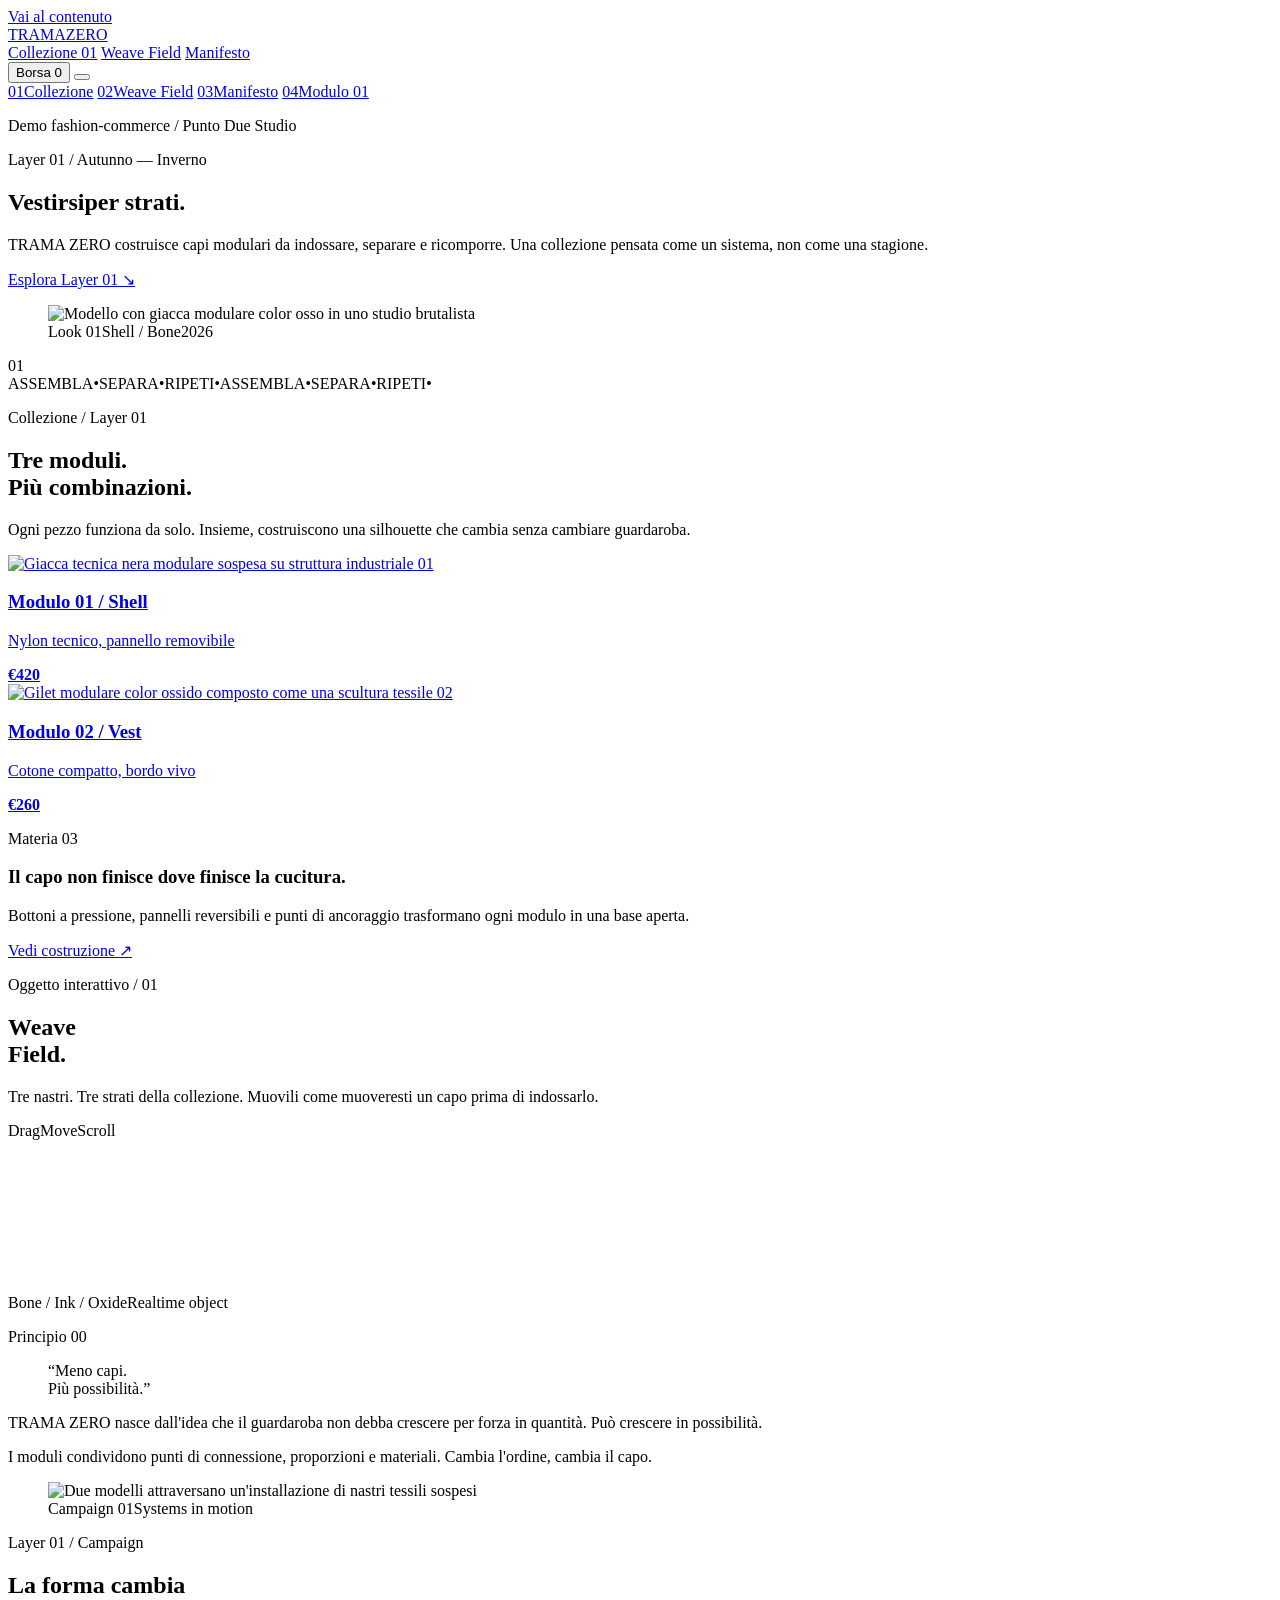
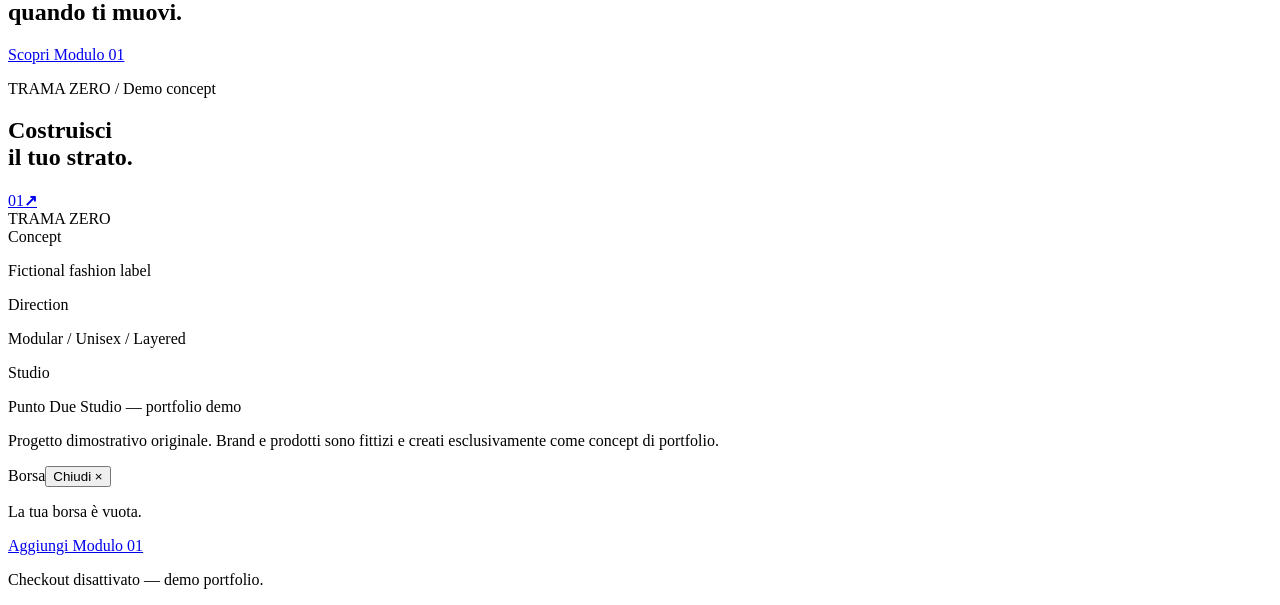
==== index.html @ 68a70855 "Build TRAMA ZERO editorial commerce homepage" ====
<!doctype html>
<html lang="it">
<head>
  <meta charset="utf-8">
  <meta name="viewport" content="width=device-width,initial-scale=1,viewport-fit=cover">
  <meta name="theme-color" content="#11100e">
  <meta name="description" content="TRAMA ZERO — fictional modular fashion label. An original fashion-commerce demo created by Punto Due Studio.">
  <meta property="og:title" content="TRAMA ZERO — Layer 01">
  <meta property="og:description" content="Abiti modulari. Strati che cambiano con chi li indossa. Fictional portfolio concept by Punto Due Studio.">
  <meta property="og:type" content="website">
  <title>TRAMA ZERO — Layer 01</title>
  <link rel="preconnect" href="https://d8j0ntlcm91z4.cloudfront.net" crossorigin>
  <link rel="stylesheet" href="./styles.css?v=1">
</head>
<body>
  <a class="skip-link" href="#main">Vai al contenuto</a>

  <header class="site-header" data-header>
    <a class="brand" href="./" aria-label="TRAMA ZERO — Home">
      <span>TRAMA</span><span class="brand-zero">ZERO</span>
    </a>
    <nav class="desktop-nav" aria-label="Navigazione principale">
      <a href="#collection">Collezione 01</a>
      <a href="#field">Weave Field</a>
      <a href="#manifesto">Manifesto</a>
    </nav>
    <div class="header-actions">
      <button class="text-button bag-trigger" type="button" aria-label="Apri borsa" aria-controls="bag-drawer">Borsa <span data-cart-count>0</span></button>
      <button class="menu-trigger" type="button" aria-label="Apri menu" aria-expanded="false" aria-controls="mobile-menu">
        <span></span><span></span>
      </button>
    </div>
  </header>

  <div class="mobile-menu" id="mobile-menu" aria-hidden="true">
    <nav aria-label="Navigazione mobile">
      <a href="#collection"><span>01</span>Collezione</a>
      <a href="#field"><span>02</span>Weave Field</a>
      <a href="#manifesto"><span>03</span>Manifesto</a>
      <a href="./product.html"><span>04</span>Modulo 01</a>
    </nav>
    <p>Demo fashion-commerce / Punto Due Studio</p>
  </div>

  <main id="main">
    <section class="hero" aria-labelledby="hero-title">
      <div class="hero-copy">
        <p class="eyebrow">Layer 01 / Autunno — Inverno</p>
        <h1 id="hero-title"><span>Vestirsi</span><span>per strati.</span></h1>
        <div class="hero-bottom">
          <p>TRAMA ZERO costruisce capi modulari da indossare, separare e ricomporre. Una collezione pensata come un sistema, non come una stagione.</p>
          <a class="arrow-link" href="#collection">Esplora Layer 01 <span aria-hidden="true">↘</span></a>
        </div>
      </div>
      <figure class="hero-media" data-parallax>
        <img src="https://d8j0ntlcm91z4.cloudfront.net/user_3JN4lq7KBj4c3qEQUgSkbrftgrd/hf_20260916_153348_489b9640-58ed-45ba-8c73-7353d8d30204.png" alt="Modello con giacca modulare color osso in uno studio brutalista" width="896" height="1120" fetchpriority="high">
        <figcaption><span>Look 01</span><span>Shell / Bone</span><span>2026</span></figcaption>
      </figure>
      <div class="hero-index" aria-hidden="true">01</div>
    </section>

    <section class="marquee" aria-label="Principi di collezione">
      <div class="marquee-track">
        <span>ASSEMBLA</span><i>•</i><span>SEPARA</span><i>•</i><span>RIPETI</span><i>•</i><span>ASSEMBLA</span><i>•</i><span>SEPARA</span><i>•</i><span>RIPETI</span><i>•</i>
      </div>
    </section>

    <section class="collection" id="collection" aria-labelledby="collection-title">
      <header class="section-head">
        <p class="eyebrow">Collezione / Layer 01</p>
        <h2 id="collection-title">Tre moduli.<br>Più combinazioni.</h2>
        <p>Ogni pezzo funziona da solo. Insieme, costruiscono una silhouette che cambia senza cambiare guardaroba.</p>
      </header>

      <div class="product-grid">
        <article class="product-card product-card--large">
          <a href="./product.html" aria-label="Scopri Modulo 01 Shell">
            <div class="product-media media-dark">
              <img src="https://d8j0ntlcm91z4.cloudfront.net/user_3JN4lq7KBj4c3qEQUgSkbrftgrd/hf_20260916_153348_4282d27f-f733-4914-a5ea-f9dc3ebd0156.png" alt="Giacca tecnica nera modulare sospesa su struttura industriale" width="896" height="1120" loading="lazy">
              <span class="media-number">01</span>
            </div>
            <div class="product-meta">
              <div><h3>Modulo 01 / Shell</h3><p>Nylon tecnico, pannello removibile</p></div>
              <strong>€420</strong>
            </div>
          </a>
        </article>

        <article class="product-card">
          <a href="./product.html#oxide" aria-label="Scopri Modulo 02 Vest">
            <div class="product-media media-bone">
              <img src="https://d8j0ntlcm91z4.cloudfront.net/user_3JN4lq7KBj4c3qEQUgSkbrftgrd/hf_20260916_153348_3c4d5569-e760-45c1-b59a-d5c70e13ae42.png" alt="Gilet modulare color ossido composto come una scultura tessile" width="896" height="1120" loading="lazy">
              <span class="media-number">02</span>
            </div>
            <div class="product-meta">
              <div><h3>Modulo 02 / Vest</h3><p>Cotone compatto, bordo vivo</p></div>
              <strong>€260</strong>
            </div>
          </a>
        </article>

        <article class="product-card product-card--text">
          <div class="textile-swatch" aria-hidden="true"><span></span><span></span><span></span></div>
          <div>
            <p class="eyebrow">Materia 03</p>
            <h3>Il capo non finisce dove finisce la cucitura.</h3>
            <p>Bottoni a pressione, pannelli reversibili e punti di ancoraggio trasformano ogni modulo in una base aperta.</p>
          </div>
          <a class="arrow-link" href="./product.html">Vedi costruzione <span aria-hidden="true">↗</span></a>
        </article>
      </div>
    </section>

    <section class="weave-section" id="field" aria-labelledby="field-title">
      <div class="weave-copy">
        <p class="eyebrow eyebrow--light">Oggetto interattivo / 01</p>
        <h2 id="field-title">Weave<br>Field.</h2>
        <p>Tre nastri. Tre strati della collezione. Muovili come muoveresti un capo prima di indossarlo.</p>
        <div class="interaction-key" aria-hidden="true"><span>Drag</span><span>Move</span><span>Scroll</span></div>
      </div>
      <div class="weave-stage" data-weave-stage>
        <canvas id="weave-canvas" aria-label="Scultura tessile interattiva TRAMA ZERO"></canvas>
        <div class="weave-fallback" aria-hidden="true"><i></i><i></i><i></i></div>
        <div class="stage-meta"><span>Bone / Ink / Oxide</span><span>Realtime object</span></div>
      </div>
    </section>

    <section class="manifesto" id="manifesto">
      <p class="eyebrow">Principio 00</p>
      <blockquote>“Meno capi.<br>Più possibilità.”</blockquote>
      <div class="manifesto-grid">
        <p>TRAMA ZERO nasce dall'idea che il guardaroba non debba crescere per forza in quantità. Può crescere in possibilità.</p>
        <p>I moduli condividono punti di connessione, proporzioni e materiali. Cambia l'ordine, cambia il capo.</p>
      </div>
    </section>

    <section class="campaign-break">
      <figure>
        <img src="https://d8j0ntlcm91z4.cloudfront.net/user_3JN4lq7KBj4c3qEQUgSkbrftgrd/hf_20260916_153348_9020b236-f026-4c64-bb0f-02900ba477ae.png" alt="Due modelli attraversano un'installazione di nastri tessili sospesi" width="1344" height="752" loading="lazy">
        <figcaption><span>Campaign 01</span><span>Systems in motion</span></figcaption>
      </figure>
      <div class="campaign-copy">
        <p class="eyebrow">Layer 01 / Campaign</p>
        <h2>La forma cambia<br>quando ti muovi.</h2>
        <a class="button button--dark" href="./product.html">Scopri Modulo 01</a>
      </div>
    </section>

    <section class="closing-cta">
      <div>
        <p class="eyebrow">TRAMA ZERO / Demo concept</p>
        <h2>Costruisci<br>il tuo strato.</h2>
      </div>
      <a class="circle-link" href="./product.html" aria-label="Apri il prodotto Modulo 01"><span>01</span><b>↗</b></a>
    </section>
  </main>

  <footer class="site-footer">
    <div class="footer-brand">TRAMA ZERO</div>
    <div class="footer-grid">
      <div><span>Concept</span><p>Fictional fashion label</p></div>
      <div><span>Direction</span><p>Modular / Unisex / Layered</p></div>
      <div><span>Studio</span><p>Punto Due Studio — portfolio demo</p></div>
    </div>
    <p class="demo-disclosure">Progetto dimostrativo originale. Brand e prodotti sono fittizi e creati esclusivamente come concept di portfolio.</p>
  </footer>

  <aside class="bag-drawer" id="bag-drawer" aria-hidden="true" aria-label="Borsa">
    <div class="bag-head"><span>Borsa</span><button type="button" class="bag-close" aria-label="Chiudi borsa">Chiudi ×</button></div>
    <div class="bag-empty" data-bag-empty>
      <p>La tua borsa è vuota.</p>
      <a href="./product.html">Aggiungi Modulo 01</a>
    </div>
    <div class="bag-item" data-bag-item hidden>
      <div class="bag-thumb"><img src="https://d8j0ntlcm91z4.cloudfront.net/user_3JN4lq7KBj4c3qEQUgSkbrftgrd/hf_20260916_153348_4282d27f-f733-4914-a5ea-f9dc3ebd0156.png" alt=""></div>
      <div><strong>Modulo 01 / Shell</strong><p>Black / M</p><span>€420</span></div>
    </div>
    <div class="bag-bottom"><p>Checkout disattivato — demo portfolio.</p></div>
  </aside>
  <div class="scrim" data-scrim></div>

  <script src="./app.js?v=1" defer></script>
</body>
</html>
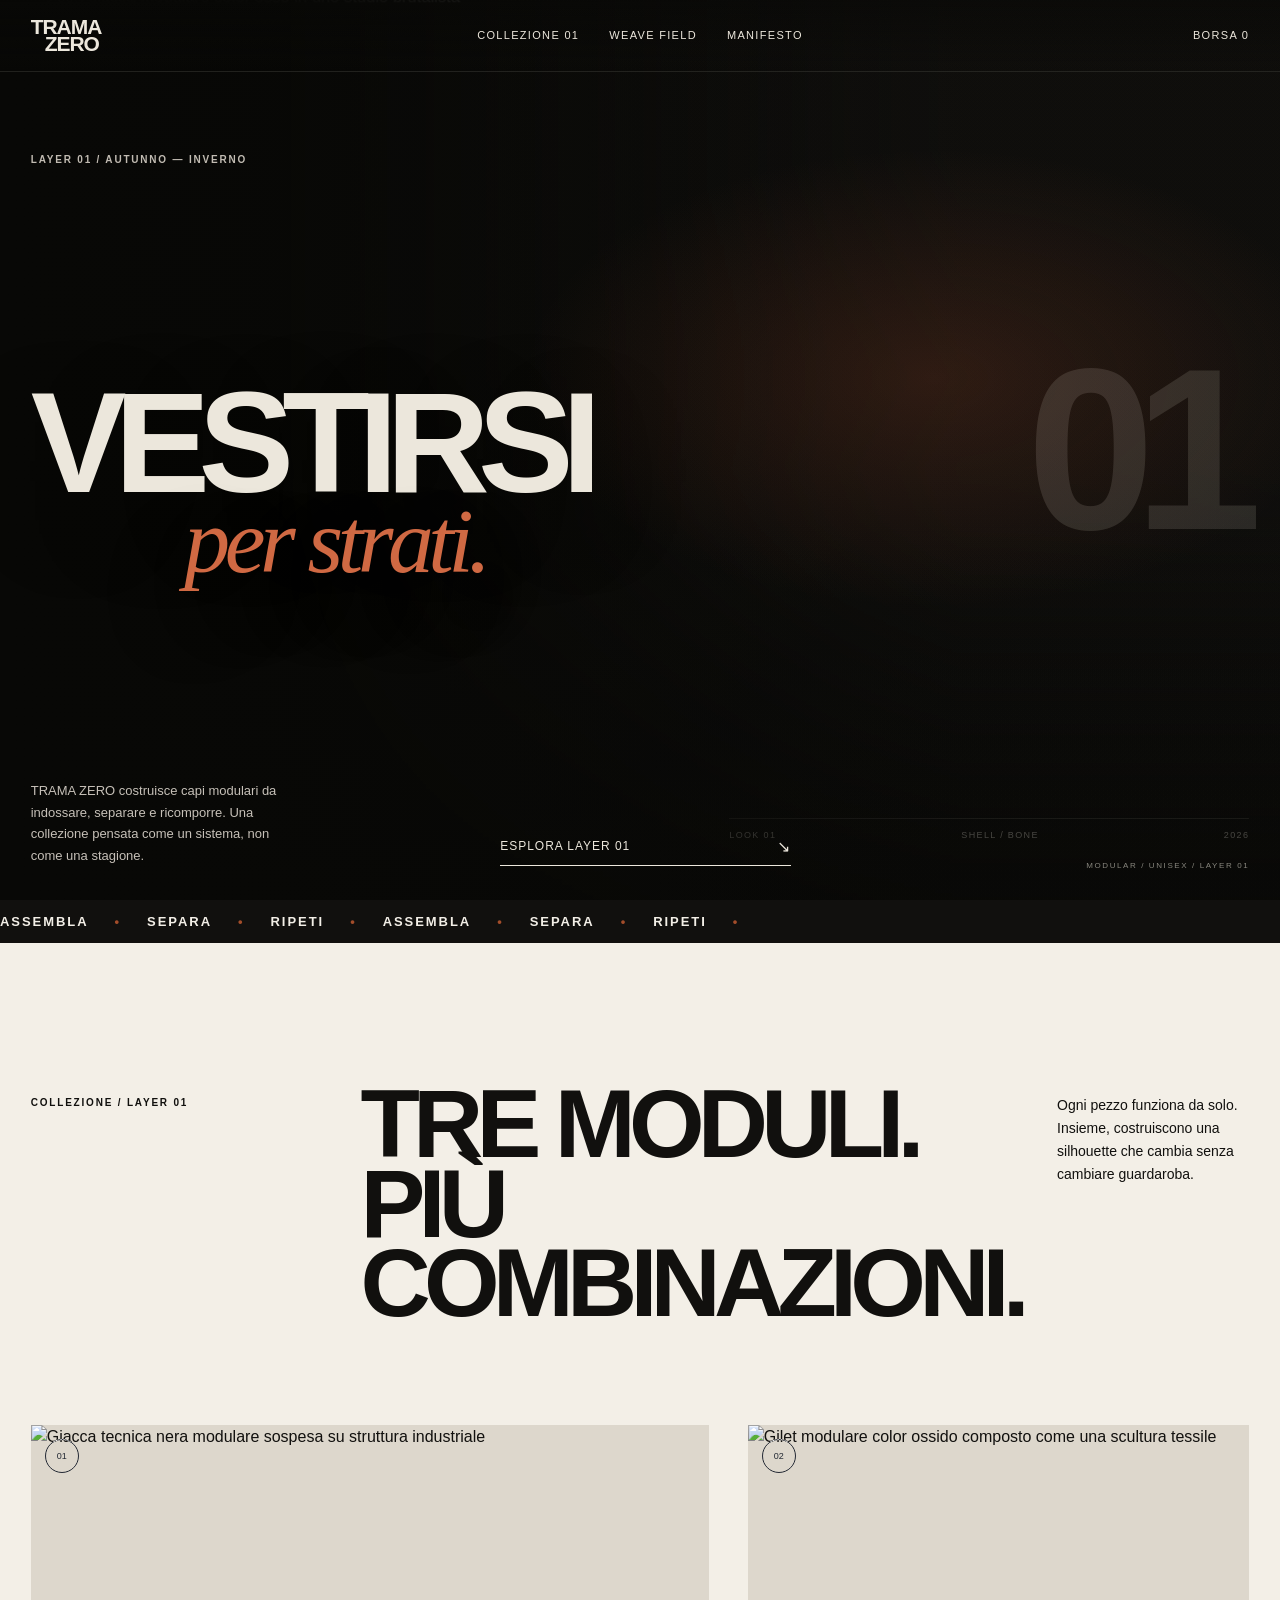
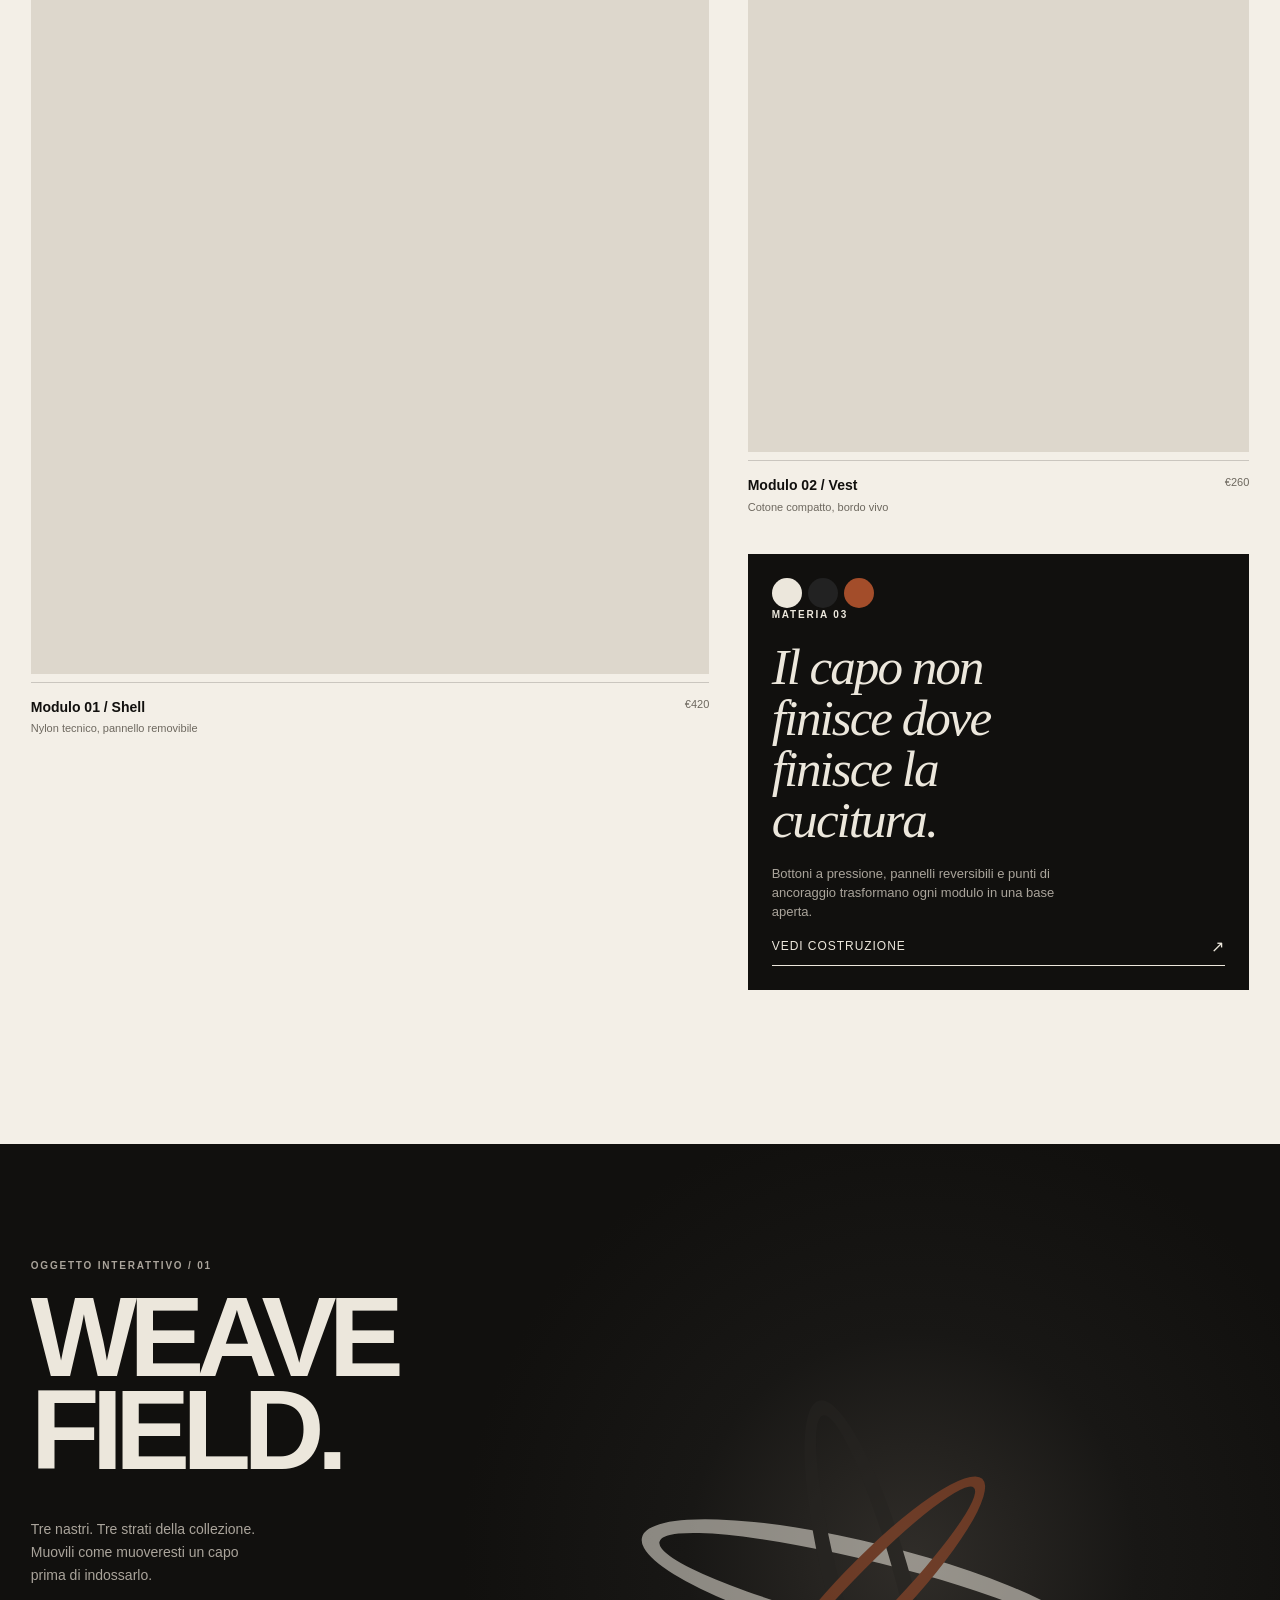
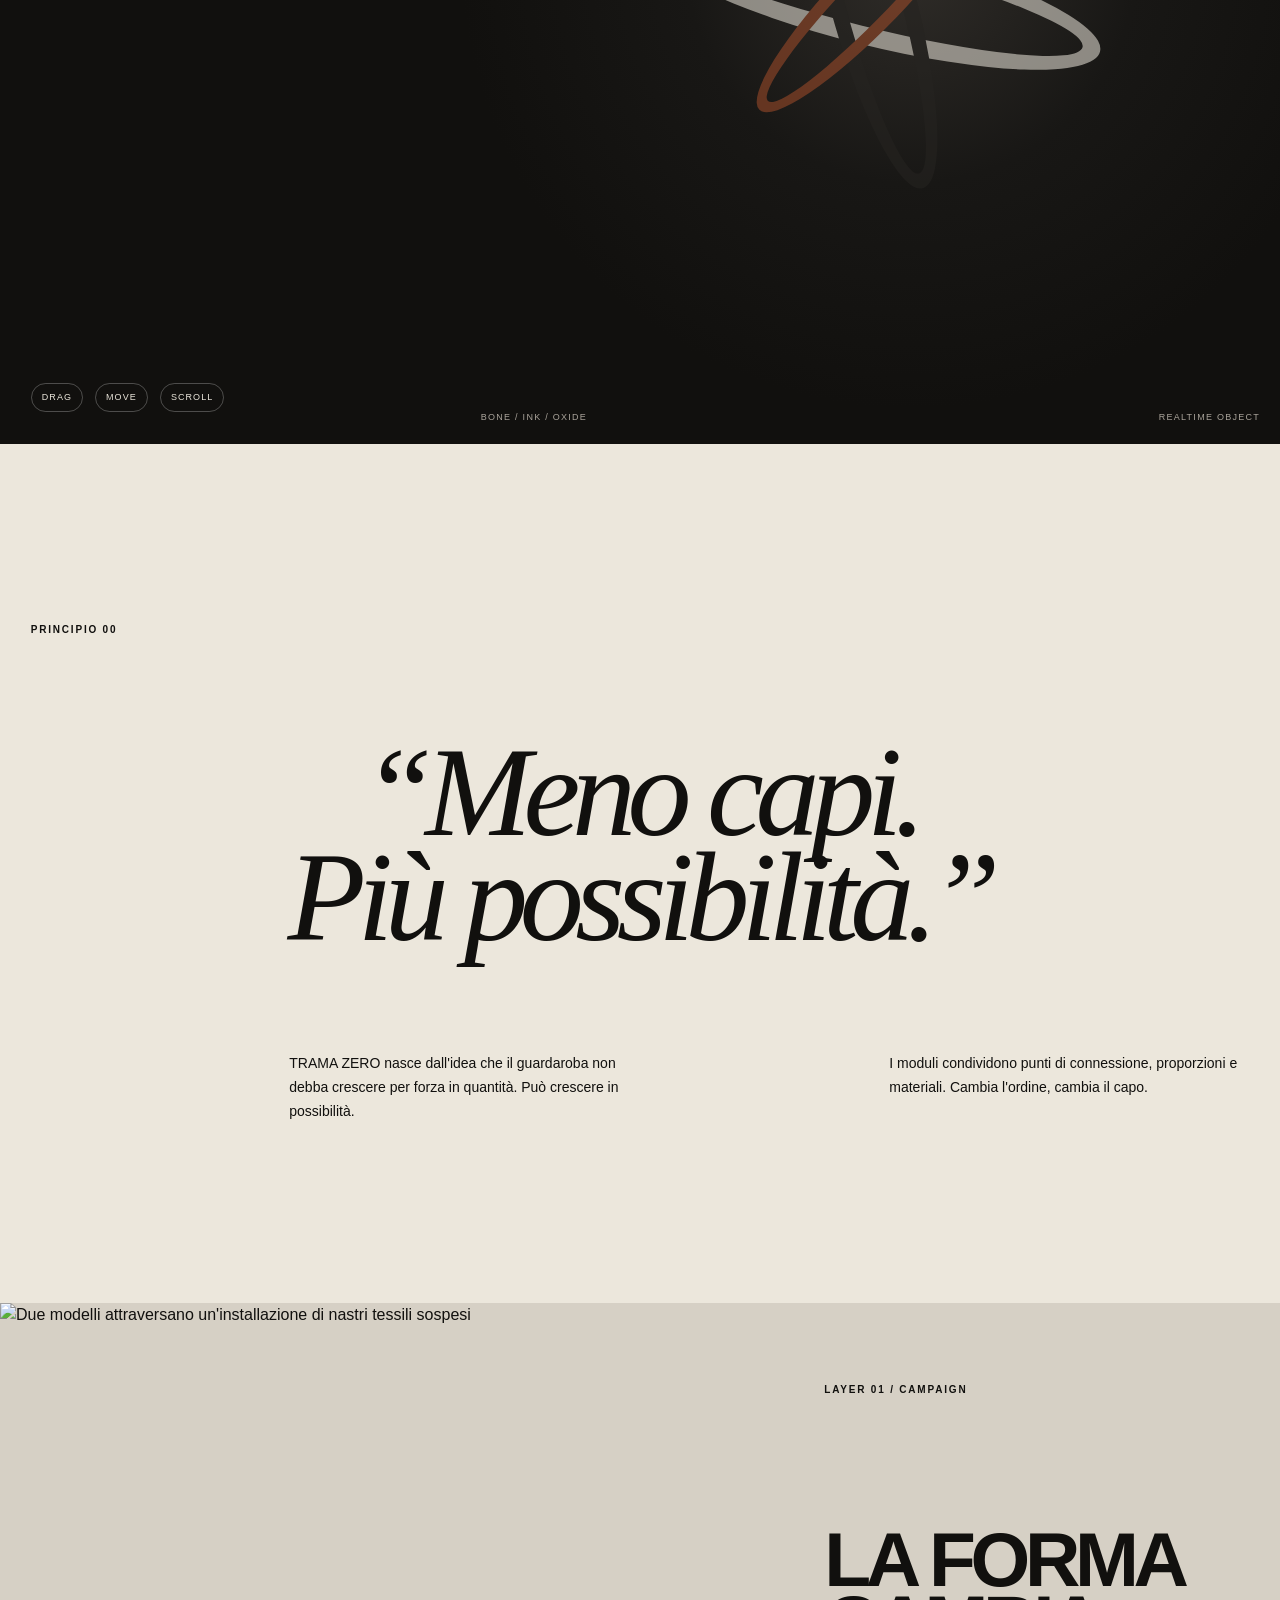
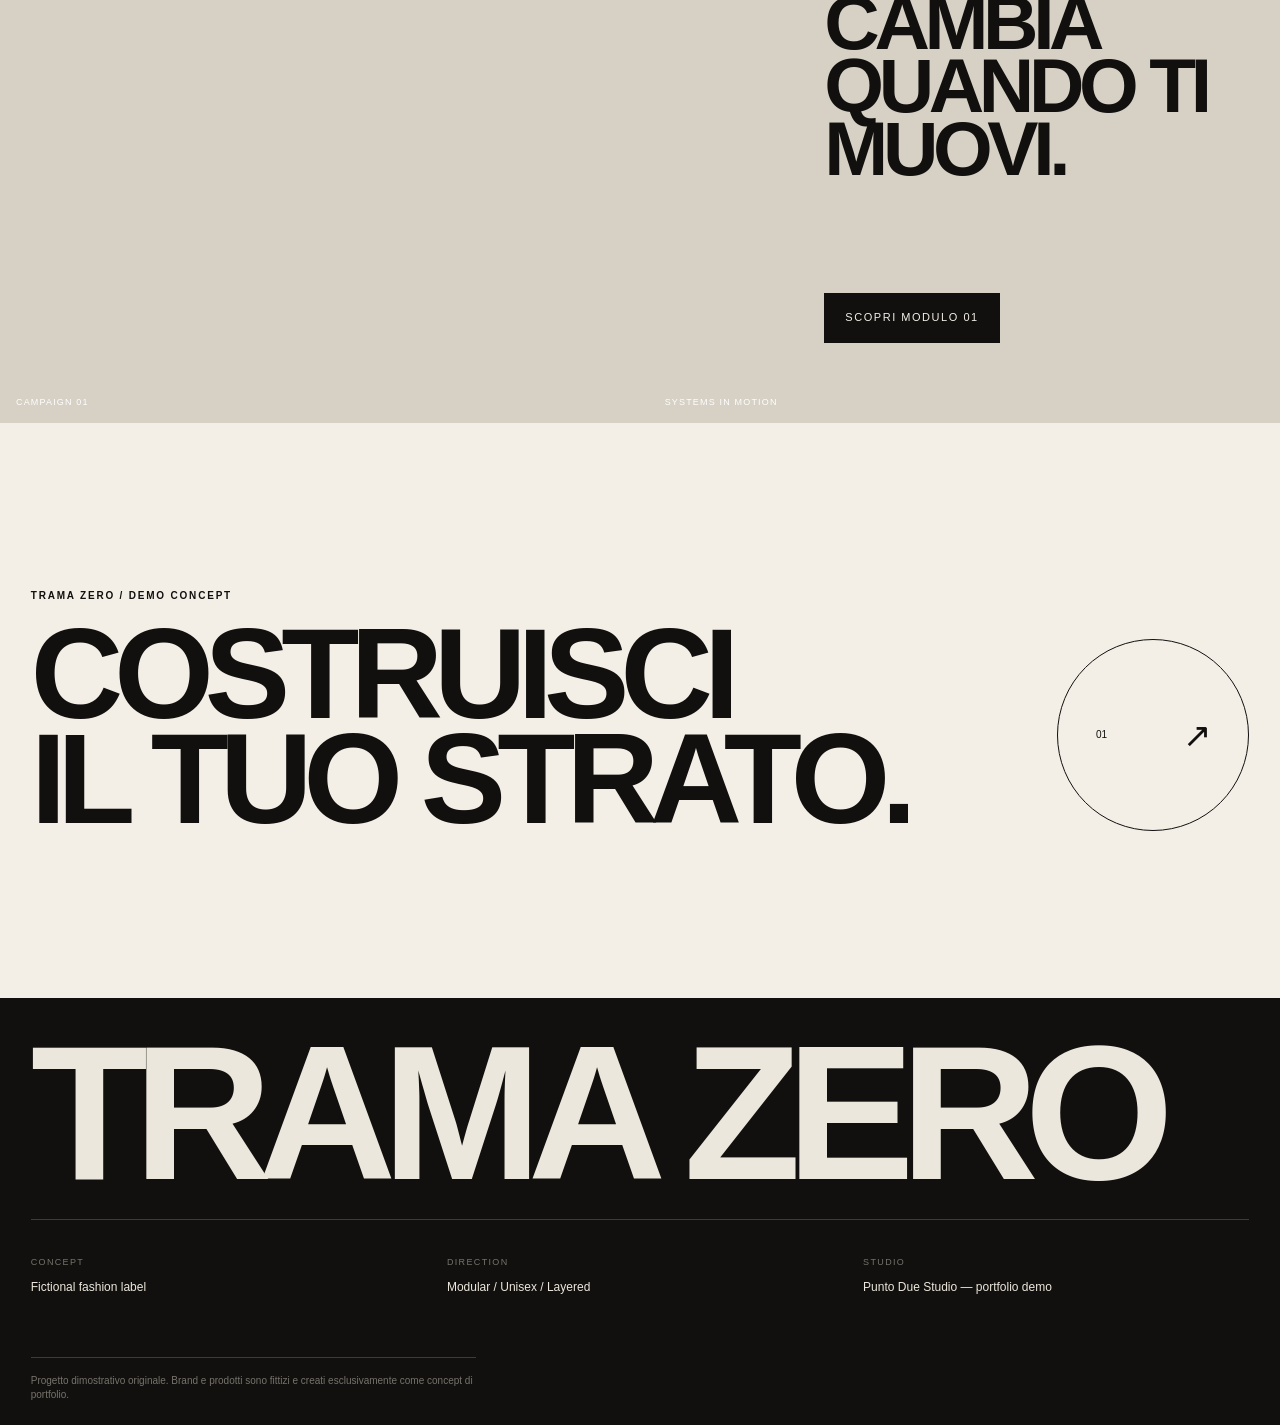
==== commit f1bfcea7: "Load Hero V3 art direction" ====
--- a/index.html
+++ b/index.html
@@ -11,6 +11,7 @@
   <title>TRAMA ZERO — Layer 01</title>
   <link rel="preconnect" href="https://d8j0ntlcm91z4.cloudfront.net" crossorigin>
   <link rel="stylesheet" href="./styles.css?v=1">
+  <link rel="stylesheet" href="./hero-v3.css?v=20260918">
 </head>
 <body>
   <a class="skip-link" href="#main">Vai al contenuto</a>
--- a/styles.css
+++ b/styles.css
@@ -0,0 +1,216 @@
+/* TRAMA ZERO — original fictional fashion-commerce demo for Punto Due Studio */
+:root{
+  --ink:#11100e;
+  --bone:#ece7dc;
+  --paper:#f3efe7;
+  --oxide:#a34d2a;
+  --line:rgba(17,16,14,.18);
+  --muted:#6d685f;
+  --header-h:72px;
+  --pad:clamp(18px,2.4vw,40px);
+  --sans:"Helvetica Neue","Arial Nova",Arial,sans-serif;
+  --cond:"Arial Narrow","Helvetica Neue Condensed",Arial,sans-serif;
+  --serif:Georgia,"Times New Roman",serif;
+}
+*{box-sizing:border-box}
+html{scroll-behavior:smooth;background:var(--paper)}
+body{margin:0;background:var(--paper);color:var(--ink);font-family:var(--sans);font-size:16px;line-height:1.45;-webkit-font-smoothing:antialiased;overflow-x:hidden}
+body.menu-open,body.drawer-open{overflow:hidden}
+a{color:inherit;text-decoration:none}
+button,input{font:inherit}
+button{color:inherit}
+img{display:block;max-width:100%}
+::selection{background:var(--oxide);color:var(--paper)}
+.skip-link{position:fixed;left:12px;top:-80px;z-index:999;background:#fff;padding:12px 16px;border:1px solid #111}
+.skip-link:focus{top:12px}
+
+.site-header{height:var(--header-h);padding:0 var(--pad);display:grid;grid-template-columns:1fr auto 1fr;align-items:center;position:fixed;inset:0 0 auto;z-index:80;color:var(--ink);mix-blend-mode:difference;filter:invert(1);transition:background .3s,color .3s,filter .3s,mix-blend-mode .3s}
+.site-header.is-scrolled,.site-header.is-solid{background:rgba(243,239,231,.93);backdrop-filter:blur(16px);mix-blend-mode:normal;filter:none;border-bottom:1px solid var(--line)}
+.brand{font-family:var(--cond);font-weight:800;letter-spacing:-.05em;font-size:21px;line-height:.8;display:flex;flex-direction:column;width:max-content}
+.brand-zero{margin-left:14px}
+.desktop-nav{display:flex;gap:30px;font-size:11px;letter-spacing:.12em;text-transform:uppercase}
+.desktop-nav a{position:relative}
+.desktop-nav a:after{content:"";height:1px;position:absolute;left:0;right:100%;bottom:-6px;background:currentColor;transition:right .25s ease}
+.desktop-nav a:hover:after,.desktop-nav a:focus-visible:after{right:0}
+.header-actions{justify-self:end;display:flex;align-items:center;gap:18px}
+.text-button,.menu-trigger,.bag-close{border:0;background:none;padding:8px 0;cursor:pointer}
+.text-button{font-size:11px;letter-spacing:.12em;text-transform:uppercase}
+.menu-trigger{width:32px;height:32px;display:none;position:relative}
+.menu-trigger span{position:absolute;left:4px;width:24px;height:1px;background:currentColor;transition:transform .3s,top .3s}
+.menu-trigger span:first-child{top:11px}.menu-trigger span:last-child{top:20px}
+.menu-open .menu-trigger span:first-child{top:16px;transform:rotate(45deg)}
+.menu-open .menu-trigger span:last-child{top:16px;transform:rotate(-45deg)}
+
+.mobile-menu{position:fixed;z-index:70;inset:var(--header-h) 0 0;background:var(--ink);color:var(--paper);padding:clamp(28px,7vw,60px) var(--pad);display:flex;flex-direction:column;justify-content:space-between;transform:translateY(-105%);visibility:hidden;transition:transform .55s cubic-bezier(.75,0,.15,1),visibility .55s}
+.mobile-menu[aria-hidden="false"]{transform:none;visibility:visible}
+.mobile-menu nav{display:flex;flex-direction:column}
+.mobile-menu nav a{border-top:1px solid rgba(255,255,255,.18);padding:16px 0 18px;font-family:var(--cond);font-size:clamp(42px,12vw,72px);font-weight:700;letter-spacing:-.055em;line-height:.95;display:grid;grid-template-columns:45px 1fr}
+.mobile-menu nav a:last-child{border-bottom:1px solid rgba(255,255,255,.18)}
+.mobile-menu nav span{font:10px/1 var(--sans);letter-spacing:.12em;padding-top:9px}
+.mobile-menu>p{font-size:11px;text-transform:uppercase;letter-spacing:.1em;color:#99948b}
+
+.eyebrow{margin:0 0 18px;font-size:10px;text-transform:uppercase;letter-spacing:.18em;font-weight:600}
+.eyebrow--light{color:#aaa49b}
+.arrow-link{display:inline-flex;gap:22px;justify-content:space-between;align-items:center;border-bottom:1px solid currentColor;padding:0 0 7px;font-size:12px;letter-spacing:.08em;text-transform:uppercase;min-width:210px}
+.arrow-link span{font-size:16px}
+.button{display:inline-flex;min-height:50px;align-items:center;justify-content:center;padding:0 20px;border:1px solid var(--ink);text-transform:uppercase;font-size:11px;letter-spacing:.14em;transition:background .25s,color .25s}
+.button--dark{background:var(--ink);color:var(--paper)}
+.button--dark:hover,.button--dark:focus-visible{background:var(--oxide);border-color:var(--oxide)}
+
+.hero{min-height:100svh;position:relative;display:grid;grid-template-columns:52% 48%;padding-top:var(--header-h);background:var(--bone);overflow:hidden}
+.hero-copy{padding:clamp(80px,11vh,138px) var(--pad) 34px;display:flex;flex-direction:column;justify-content:space-between;position:relative;z-index:2}
+.hero-copy h1{margin:0;font-family:var(--cond);font-weight:800;font-size:clamp(72px,9.1vw,166px);letter-spacing:-.075em;line-height:.76;text-transform:uppercase}
+.hero-copy h1 span{display:block}
+.hero-copy h1 span:last-child{font-family:var(--serif);font-style:italic;font-weight:400;font-size:.7em;letter-spacing:-.055em;text-transform:none;margin-left:4.5vw;margin-top:.15em}
+.hero-bottom{display:grid;grid-template-columns:minmax(220px,380px) auto;gap:34px;align-items:end}
+.hero-bottom>p{margin:0;max-width:37ch;font-size:14px;line-height:1.6}
+.hero-media{margin:0;position:relative;height:calc(100svh - var(--header-h));overflow:hidden;background:#b4afa5}
+.hero-media img{width:100%;height:100%;object-fit:cover;transition:transform .2s linear;will-change:transform}
+.hero-media:after{content:"";position:absolute;inset:0;background:linear-gradient(180deg,transparent 65%,rgba(0,0,0,.25));pointer-events:none}
+.hero-media figcaption{position:absolute;z-index:2;left:18px;right:18px;bottom:16px;color:#fff;display:flex;justify-content:space-between;font-size:9px;text-transform:uppercase;letter-spacing:.15em}
+.hero-index{position:absolute;left:52%;top:var(--header-h);transform:translateX(-50%);z-index:3;background:var(--oxide);color:#fff;width:50px;height:50px;display:grid;place-items:center;font-size:10px;letter-spacing:.12em}
+
+.marquee{overflow:hidden;background:var(--ink);color:var(--paper);border-top:1px solid var(--ink);border-bottom:1px solid var(--ink)}
+.marquee-track{white-space:nowrap;display:flex;align-items:center;gap:26px;width:max-content;padding:14px 0;font:700 13px/1 var(--cond);letter-spacing:.15em;animation:marquee 22s linear infinite}
+.marquee-track i{font-style:normal;color:var(--oxide)}
+@keyframes marquee{to{transform:translateX(-50%)}}
+
+.collection{padding:clamp(92px,11vw,170px) var(--pad) clamp(100px,12vw,190px)}
+.section-head{display:grid;grid-template-columns:1fr 1.35fr .65fr;column-gap:34px;align-items:start;margin-bottom:clamp(55px,8vw,115px)}
+.section-head .eyebrow{padding-top:12px}
+.section-head h2,.weave-copy h2,.campaign-copy h2,.closing-cta h2{margin:0;font-family:var(--cond);font-size:clamp(58px,7.6vw,138px);font-weight:800;line-height:.82;letter-spacing:-.07em;text-transform:uppercase}
+.section-head>p:last-child{margin:10px 0 0;max-width:32ch;font-size:14px;line-height:1.65}
+.product-grid{display:grid;grid-template-columns:1.15fr .85fr;gap:clamp(20px,3vw,48px);align-items:start}
+.product-card{min-width:0}
+.product-card--large{grid-row:span 2}
+.product-media{position:relative;overflow:hidden;aspect-ratio:4/5;background:#ddd7cc}
+.product-card--large .product-media{aspect-ratio:4/5}
+.product-media img{width:100%;height:100%;object-fit:cover;transition:transform .7s cubic-bezier(.2,.7,.2,1)}
+.product-card a:hover .product-media img{transform:scale(1.025)}
+.media-number{position:absolute;top:14px;left:14px;width:34px;height:34px;display:grid;place-items:center;border:1px solid currentColor;border-radius:50%;font-size:9px;color:#fff;mix-blend-mode:difference}
+.product-meta{display:flex;justify-content:space-between;gap:30px;padding:14px 0 0;border-top:1px solid var(--line);margin-top:8px}
+.product-meta h3{margin:0 0 4px;font-size:14px;font-weight:600}
+.product-meta p,.product-meta strong{margin:0;font-size:11px;font-weight:400;color:var(--muted)}
+.product-card--text{min-height:430px;background:var(--ink);color:var(--bone);padding:24px;display:flex;flex-direction:column;justify-content:space-between}
+.product-card--text h3{font-family:var(--serif);font-style:italic;font-weight:400;font-size:clamp(36px,4vw,64px);line-height:1;letter-spacing:-.04em;margin:0 0 20px;max-width:12ch}
+.product-card--text>div>p:last-child{max-width:44ch;color:#aaa49b;font-size:13px}
+.textile-swatch{display:flex;gap:6px}
+.textile-swatch span{width:30px;height:30px;border-radius:50%;background:var(--bone)}
+.textile-swatch span:nth-child(2){background:#222}
+.textile-swatch span:nth-child(3){background:var(--oxide)}
+.product-card--text .arrow-link{color:var(--bone)}
+
+.weave-section{min-height:100svh;background:var(--ink);color:var(--bone);display:grid;grid-template-columns:36% 64%;overflow:hidden}
+.weave-copy{padding:clamp(70px,9vw,145px) var(--pad);position:relative;z-index:2}
+.weave-copy h2{font-size:clamp(68px,8.8vw,150px);margin-bottom:42px}
+.weave-copy>p:not(.eyebrow){max-width:30ch;color:#aaa49b;font-size:14px;line-height:1.65}
+.interaction-key{position:absolute;bottom:32px;left:var(--pad);display:flex;gap:12px}
+.interaction-key span{border:1px solid rgba(255,255,255,.25);padding:7px 10px;border-radius:99px;font-size:9px;text-transform:uppercase;letter-spacing:.12em}
+.weave-stage{position:relative;min-height:740px;cursor:grab;touch-action:pan-y;overflow:hidden;background:radial-gradient(circle at 55% 46%,#302d29 0,#181715 34%,#11100e 68%)}
+.weave-stage:active{cursor:grabbing}
+#weave-canvas{position:absolute;inset:0;width:100%;height:100%;display:block;z-index:2}
+.weave-fallback{position:absolute;inset:10%;display:grid;place-items:center;transform:rotate(-8deg);opacity:.55}
+.weave-fallback i{position:absolute;width:72%;height:14%;border-radius:50%;border:18px solid var(--bone);transform:rotate(22deg)}
+.weave-fallback i:nth-child(2){border-color:#262421;transform:rotate(83deg) scale(.85)}
+.weave-fallback i:nth-child(3){border-color:var(--oxide);transform:rotate(142deg) scale(.68)}
+.weave-stage.is-live .weave-fallback{opacity:0}
+.stage-meta{position:absolute;z-index:3;bottom:20px;left:20px;right:20px;display:flex;justify-content:space-between;font-size:9px;text-transform:uppercase;letter-spacing:.14em;color:#aaa49b;pointer-events:none}
+
+.manifesto{padding:clamp(110px,14vw,220px) var(--pad);background:var(--bone)}
+.manifesto blockquote{font-family:var(--serif);font-style:italic;font-size:clamp(64px,10vw,180px);line-height:.82;letter-spacing:-.065em;margin:clamp(55px,8vw,120px) 0;text-align:center}
+.manifesto-grid{display:grid;grid-template-columns:1fr 1fr;gap:25%;max-width:960px;margin-left:auto}
+.manifesto-grid p{font-size:14px;line-height:1.7;margin:0}
+
+.campaign-break{display:grid;grid-template-columns:62% 38%;min-height:80svh;background:#d6d0c5}
+.campaign-break figure{margin:0;position:relative;overflow:hidden;min-height:720px}
+.campaign-break figure img{width:100%;height:100%;object-fit:cover}
+.campaign-break figcaption{position:absolute;left:16px;right:16px;bottom:14px;display:flex;justify-content:space-between;color:#fff;font-size:9px;text-transform:uppercase;letter-spacing:.13em}
+.campaign-copy{padding:80px var(--pad);display:flex;flex-direction:column;justify-content:space-between}
+.campaign-copy h2{font-size:clamp(56px,6vw,105px)}
+.campaign-copy .button{align-self:flex-start}
+
+.closing-cta{padding:clamp(100px,13vw,190px) var(--pad);display:flex;align-items:flex-end;justify-content:space-between;background:var(--paper)}
+.closing-cta h2{font-size:clamp(74px,10vw,176px)}
+.circle-link{width:clamp(120px,15vw,220px);aspect-ratio:1;border:1px solid var(--ink);border-radius:50%;display:flex;align-items:center;justify-content:space-around;transition:background .25s,color .25s,transform .35s}
+.circle-link:hover{background:var(--oxide);color:#fff;border-color:var(--oxide);transform:rotate(-8deg)}
+.circle-link span{font-size:10px}.circle-link b{font-size:34px;font-weight:400}
+
+.site-footer{background:var(--ink);color:var(--bone);padding:36px var(--pad) 22px}
+.footer-brand{font-family:var(--cond);font-size:clamp(72px,15vw,260px);font-weight:800;letter-spacing:-.075em;line-height:.82;white-space:nowrap;overflow:hidden;border-bottom:1px solid rgba(255,255,255,.18);padding-bottom:28px}
+.footer-grid{display:grid;grid-template-columns:repeat(3,1fr);gap:30px;padding:28px 0 60px}
+.footer-grid span{font-size:9px;text-transform:uppercase;letter-spacing:.15em;color:#77736c}
+.footer-grid p{font-size:12px;margin:8px 0 0}
+.demo-disclosure{border-top:1px solid rgba(255,255,255,.18);padding-top:16px;margin:0;color:#77736c;font-size:10px;max-width:80ch}
+
+.bag-drawer{position:fixed;z-index:120;right:0;top:0;width:min(430px,100%);height:100dvh;background:var(--paper);transform:translateX(105%);transition:transform .45s cubic-bezier(.75,0,.15,1);display:flex;flex-direction:column;padding:0 20px 20px;border-left:1px solid var(--line)}
+.bag-drawer[aria-hidden="false"]{transform:none}
+.bag-head{height:var(--header-h);display:flex;justify-content:space-between;align-items:center;border-bottom:1px solid var(--line);font-size:11px;text-transform:uppercase;letter-spacing:.12em}
+.bag-close{font-size:11px;text-transform:uppercase;letter-spacing:.12em}
+.bag-empty{margin:auto 0;text-align:center}
+.bag-empty p{font-family:var(--serif);font-size:32px;font-style:italic}
+.bag-empty a{text-transform:uppercase;font-size:10px;letter-spacing:.15em;border-bottom:1px solid}
+.bag-item{display:grid;grid-template-columns:120px 1fr;gap:16px;padding:20px 0}
+.bag-thumb{aspect-ratio:4/5;background:#ddd;overflow:hidden}.bag-thumb img{width:100%;height:100%;object-fit:cover}
+.bag-item strong{font-size:13px}.bag-item p,.bag-item span{font-size:11px;color:var(--muted)}
+.bag-bottom{margin-top:auto;border-top:1px solid var(--line);padding-top:16px;font-size:10px;color:var(--muted)}
+.scrim{position:fixed;inset:0;background:rgba(0,0,0,.38);z-index:110;opacity:0;pointer-events:none;transition:opacity .3s}
+.drawer-open .scrim{opacity:1;pointer-events:auto}
+
+/* PRODUCT */
+.product-page{padding-top:var(--header-h);background:var(--paper)}
+.product-hero{display:grid;grid-template-columns:58% 42%;min-height:calc(100svh - var(--header-h));border-top:1px solid var(--line)}
+.product-gallery{background:#cbc5ba;min-height:820px;position:relative;overflow:hidden}
+.product-gallery>img{width:100%;height:100%;object-fit:cover}
+.product-gallery .gallery-tag{position:absolute;top:18px;left:18px;background:var(--paper);padding:9px 12px;font-size:9px;text-transform:uppercase;letter-spacing:.14em}
+.product-buy{padding:clamp(44px,6vw,88px) var(--pad);display:flex;flex-direction:column;justify-content:space-between}
+.product-buy h1{font-family:var(--cond);font-size:clamp(68px,7.6vw,130px);line-height:.78;letter-spacing:-.07em;text-transform:uppercase;margin:0 0 26px}
+.product-buy h1 em{font-family:var(--serif);font-size:.6em;text-transform:none;font-weight:400}
+.product-price{font-size:14px;margin:0 0 48px}
+.product-description{max-width:45ch;font-size:14px;line-height:1.65;margin:0 0 40px}
+.option-group{border-top:1px solid var(--line);padding:14px 0 20px}
+.option-head{display:flex;justify-content:space-between;font-size:10px;text-transform:uppercase;letter-spacing:.13em;margin-bottom:13px}
+.size-row{display:grid;grid-template-columns:repeat(4,1fr);gap:6px}
+.size-row button{height:44px;background:transparent;border:1px solid var(--line);cursor:pointer;font-size:11px}
+.size-row button[aria-pressed="true"]{background:var(--ink);color:var(--paper)}
+.color-row{display:flex;gap:9px}.color-chip{width:34px;height:34px;border-radius:50%;border:1px solid var(--line);padding:4px;background:transparent;cursor:pointer}.color-chip i{display:block;width:100%;height:100%;border-radius:50%;background:#171717}.color-chip:nth-child(2) i{background:#ded8ca}.color-chip:nth-child(3) i{background:var(--oxide)}
+.add-button{width:100%;height:58px;background:var(--ink);color:var(--paper);border:0;cursor:pointer;text-transform:uppercase;letter-spacing:.14em;font-size:11px;margin-top:20px;transition:background .2s}
+.add-button:hover,.add-button:focus-visible{background:var(--oxide)}
+.product-notice{margin:10px 0 0;font-size:9px;color:var(--muted);text-align:center}
+.product-story{padding:clamp(100px,12vw,190px) var(--pad);display:grid;grid-template-columns:1fr 1fr;gap:8vw;background:var(--bone)}
+.product-story h2{font-family:var(--serif);font-style:italic;font-weight:400;font-size:clamp(58px,7vw,120px);line-height:.85;letter-spacing:-.055em;margin:0}
+.product-story-copy{display:flex;flex-direction:column;justify-content:flex-end;max-width:520px}
+.product-story-copy p{font-size:14px;line-height:1.7}
+.spec-list{margin-top:32px;border-top:1px solid var(--line)}
+.spec-list div{display:grid;grid-template-columns:140px 1fr;padding:12px 0;border-bottom:1px solid var(--line);font-size:11px}.spec-list span:first-child{text-transform:uppercase;letter-spacing:.1em;color:var(--muted)}
+.product-detail-media{display:grid;grid-template-columns:1fr 1fr;min-height:720px}.detail-image{overflow:hidden;background:#ddd}.detail-image img{width:100%;height:100%;object-fit:cover}.detail-copy{background:var(--oxide);color:#fff;padding:var(--pad);display:flex;flex-direction:column;justify-content:space-between}.detail-copy h2{font-family:var(--cond);font-size:clamp(60px,7vw,126px);letter-spacing:-.07em;line-height:.82;text-transform:uppercase;margin:0}.detail-copy p{max-width:38ch;font-size:13px;line-height:1.65}
+
+.not-found{min-height:100svh;background:var(--ink);color:var(--paper);display:flex;flex-direction:column;justify-content:space-between;padding:calc(var(--header-h) + 60px) var(--pad) 30px}.not-found strong{font-family:var(--cond);font-size:clamp(150px,28vw,500px);line-height:.72;letter-spacing:-.09em;color:var(--oxide)}.not-found h1{font-family:var(--serif);font-style:italic;font-weight:400;font-size:clamp(42px,7vw,104px);margin:0}.not-found p{max-width:45ch;color:#99948b}.not-found .arrow-link{color:#fff}
+
+@media (max-width:980px){
+  .desktop-nav{display:none}.menu-trigger{display:block}
+  .site-header{grid-template-columns:1fr auto}
+  .hero{grid-template-columns:1fr;min-height:auto}.hero-copy{min-height:74svh;padding-top:110px}.hero-media{height:76svh}.hero-index{left:auto;right:0;transform:none}
+  .hero-bottom{grid-template-columns:1fr auto}
+  .section-head{grid-template-columns:1fr 1.6fr}.section-head>p:last-child{grid-column:2;margin-top:34px}
+  .weave-section{grid-template-columns:1fr}.weave-copy{padding-bottom:40px}.weave-stage{min-height:70svh}.interaction-key{display:none}
+  .campaign-break{grid-template-columns:1fr}.campaign-break figure{min-height:65svh}.campaign-copy{min-height:540px}
+  .product-hero{grid-template-columns:1fr}.product-gallery{min-height:72svh}.product-buy{min-height:680px}.product-story{grid-template-columns:1fr}.product-detail-media{grid-template-columns:1fr}.detail-image{min-height:65svh}.detail-copy{min-height:560px}
+}
+
+@media (max-width:640px){
+  :root{--header-h:64px;--pad:19px}
+  .brand{font-size:18px}.header-actions{gap:12px}
+  .hero-copy{min-height:67svh;padding-top:84px;padding-bottom:24px}.hero-copy h1{font-size:clamp(59px,18vw,78px);line-height:.8}.hero-copy h1 span:last-child{margin-left:12vw;font-size:.68em}.hero-bottom{grid-template-columns:1fr;gap:22px}.hero-bottom>p{font-size:13px;max-width:34ch}.hero-media{height:69svh}.hero-media figcaption span:nth-child(2){display:none}.hero-index{width:42px;height:42px}
+  .marquee-track{padding:12px 0;font-size:11px}
+  .collection{padding-top:84px;padding-bottom:100px}.section-head{grid-template-columns:1fr;margin-bottom:52px}.section-head h2{font-size:56px}.section-head .eyebrow{padding-top:0}.section-head>p:last-child{grid-column:auto;margin-top:24px}.product-grid{grid-template-columns:1fr;gap:48px}.product-card--large{grid-row:auto}.product-card--text{min-height:390px}.product-meta{padding-top:10px}.product-card--text h3{font-size:45px}
+  .weave-copy{padding-top:80px}.weave-copy h2{font-size:74px}.weave-stage{min-height:62svh}.stage-meta{font-size:8px}.stage-meta span:last-child{display:none}
+  .manifesto{padding-top:100px;padding-bottom:110px}.manifesto blockquote{text-align:left;font-size:65px;margin:66px 0}.manifesto-grid{grid-template-columns:1fr;gap:24px;margin-left:0}.manifesto-grid p{font-size:13px}
+  .campaign-break figure{min-height:58svh}.campaign-copy{min-height:470px;padding-top:58px;padding-bottom:58px}.campaign-copy h2{font-size:58px}
+  .closing-cta{align-items:flex-start;gap:40px;flex-direction:column}.closing-cta h2{font-size:73px}.circle-link{width:124px;align-self:flex-end}
+  .footer-grid{grid-template-columns:1fr;gap:20px;padding-bottom:42px}.footer-brand{font-size:25vw}
+  .product-gallery{min-height:65svh}.product-buy{min-height:640px;padding-top:48px}.product-buy h1{font-size:72px}.product-story h2{font-size:64px}.product-detail-media{display:block}.detail-image{min-height:58svh}.detail-copy{min-height:500px}.detail-copy h2{font-size:64px}.spec-list div{grid-template-columns:115px 1fr}
+}
+
+@media (prefers-reduced-motion:reduce){
+  html{scroll-behavior:auto}*,*:before,*:after{animation-duration:.001ms!important;animation-iteration-count:1!important;transition-duration:.001ms!important}.marquee-track{animation:none}.product-media img,.hero-media img{transform:none!important}
+}
--- a/hero-v3.css
+++ b/hero-v3.css
@@ -0,0 +1,215 @@
+/* TRAMA ZERO — Hero V3 / Runway Eclipse
+   Full-bleed editorial noir: low-saturation image, controlled oxide, oversized type. */
+
+:root{
+  --trama-night:#080806;
+  --trama-bone:#ece7dc;
+  --trama-oxide:#b95630;
+  --trama-smoke:#a8a198;
+}
+
+.site-header:not(.is-scrolled):not(.is-solid){
+  color:var(--trama-bone);
+  mix-blend-mode:normal;
+  filter:none;
+  border-bottom:1px solid rgba(236,231,220,.11);
+  background:linear-gradient(180deg,rgba(8,8,6,.52),transparent);
+}
+.site-header:not(.is-scrolled):not(.is-solid) .text-button,
+.site-header:not(.is-scrolled):not(.is-solid) .menu-trigger{
+  color:var(--trama-bone);
+}
+
+.hero{
+  display:block;
+  min-height:100svh;
+  padding-top:var(--header-h);
+  color:var(--trama-bone);
+  background:var(--trama-night);
+  isolation:isolate;
+  overflow:hidden;
+}
+.hero:before{
+  content:"";
+  position:absolute;
+  z-index:1;
+  inset:0;
+  background:
+    radial-gradient(ellipse at 73% 42%,rgba(185,86,48,.19) 0%,transparent 31%),
+    linear-gradient(90deg,#080806 0%,rgba(8,8,6,.94) 21%,rgba(8,8,6,.55) 48%,rgba(8,8,6,.08) 75%),
+    linear-gradient(180deg,rgba(8,8,6,.08) 52%,rgba(8,8,6,.68) 100%);
+  pointer-events:none;
+}
+.hero:after{
+  content:"MODULAR / UNISEX / LAYER 01";
+  position:absolute;
+  z-index:4;
+  right:var(--pad);
+  bottom:30px;
+  font-size:8px;
+  line-height:1;
+  letter-spacing:.2em;
+  text-transform:uppercase;
+  color:rgba(236,231,220,.56);
+  pointer-events:none;
+}
+.hero-media{
+  position:absolute;
+  z-index:0;
+  inset:0;
+  margin:0;
+  width:100%;
+  height:100%;
+  background:#11100e;
+}
+.hero-media img{
+  width:100%;
+  height:100%;
+  object-fit:cover;
+  object-position:68% center;
+  filter:grayscale(.24) saturate(.50) contrast(1.13) brightness(.62);
+  transform:scale(1.018);
+}
+.hero-media:after{
+  background:
+    linear-gradient(90deg,rgba(8,8,6,.40),transparent 66%),
+    linear-gradient(180deg,transparent 58%,rgba(8,8,6,.54));
+}
+.hero-media figcaption{
+  left:auto;
+  right:var(--pad);
+  bottom:58px;
+  width:min(42%,520px);
+  color:rgba(236,231,220,.72);
+  border-top:1px solid rgba(236,231,220,.18);
+  padding-top:10px;
+}
+.hero-copy{
+  position:relative;
+  z-index:3;
+  min-height:calc(100svh - var(--header-h));
+  width:100%;
+  padding:clamp(70px,9vh,112px) var(--pad) 34px;
+  justify-content:space-between;
+  gap:50px;
+}
+.hero-copy .eyebrow{
+  color:#c1bbb2;
+}
+.hero-copy h1{
+  width:min(100%,12ch);
+  margin:0;
+  color:var(--trama-bone);
+  font-size:clamp(88px,11.2vw,202px);
+  line-height:.70;
+  letter-spacing:-.082em;
+  text-shadow:0 28px 85px rgba(0,0,0,.35);
+}
+.hero-copy h1 span:first-child{
+  display:block;
+}
+.hero-copy h1 span:last-child{
+  display:block;
+  width:max-content;
+  max-width:100%;
+  margin-left:clamp(40px,12vw,220px);
+  margin-top:.18em;
+  color:#d06943;
+  font-size:.64em;
+  letter-spacing:-.06em;
+}
+.hero-bottom{
+  grid-template-columns:minmax(240px,380px) auto;
+  width:min(100%,760px);
+  gap:clamp(30px,7vw,105px);
+  align-items:end;
+}
+.hero-bottom>p{
+  color:#c6c0b8;
+  font-size:13px;
+  line-height:1.65;
+}
+.hero-bottom .arrow-link{
+  color:var(--trama-bone);
+}
+.hero-index{
+  z-index:2;
+  left:auto;
+  right:clamp(22px,3vw,52px);
+  top:50%;
+  transform:translateY(-50%);
+  width:auto;
+  height:auto;
+  background:transparent;
+  color:rgba(236,231,220,.13);
+  font-family:var(--cond);
+  font-weight:800;
+  font-size:clamp(140px,18vw,330px);
+  line-height:.72;
+  letter-spacing:-.09em;
+  pointer-events:none;
+}
+
+@media(max-width:980px){
+  .hero-copy h1{font-size:clamp(80px,13vw,150px)}
+  .hero-media img{object-position:64% center}
+  .hero-index{right:16px;font-size:24vw}
+}
+
+@media(max-width:640px){
+  .hero{
+    min-height:100svh;
+    padding-top:var(--header-h);
+  }
+  .hero:before{
+    background:
+      radial-gradient(circle at 78% 44%,rgba(185,86,48,.17),transparent 28%),
+      linear-gradient(180deg,rgba(8,8,6,.20) 0%,rgba(8,8,6,.52) 48%,#080806 88%);
+  }
+  .hero:after{
+    left:19px;
+    right:auto;
+    bottom:18px;
+    font-size:7px;
+  }
+  .hero-media img{
+    object-position:61% center;
+    filter:grayscale(.25) saturate(.50) contrast(1.12) brightness(.58);
+  }
+  .hero-media figcaption{display:none}
+  .hero-copy{
+    min-height:calc(100svh - var(--header-h));
+    padding:70px 19px 54px;
+    gap:42px;
+  }
+  .hero-copy h1{
+    width:100%;
+    font-size:clamp(70px,20vw,92px);
+    line-height:.73;
+  }
+  .hero-copy h1 span:last-child{
+    margin-left:8vw;
+    font-size:.68em;
+  }
+  .hero-bottom{
+    grid-template-columns:1fr;
+    width:min(100%,360px);
+    gap:22px;
+  }
+  .hero-bottom>p{
+    font-size:12.5px;
+    max-width:33ch;
+  }
+  .hero-index{
+    top:auto;
+    bottom:72px;
+    right:12px;
+    transform:none;
+    font-size:34vw;
+    color:rgba(236,231,220,.10);
+  }
+}
+
+@media(prefers-reduced-motion:reduce){
+  .hero-media img{transform:none}
+}
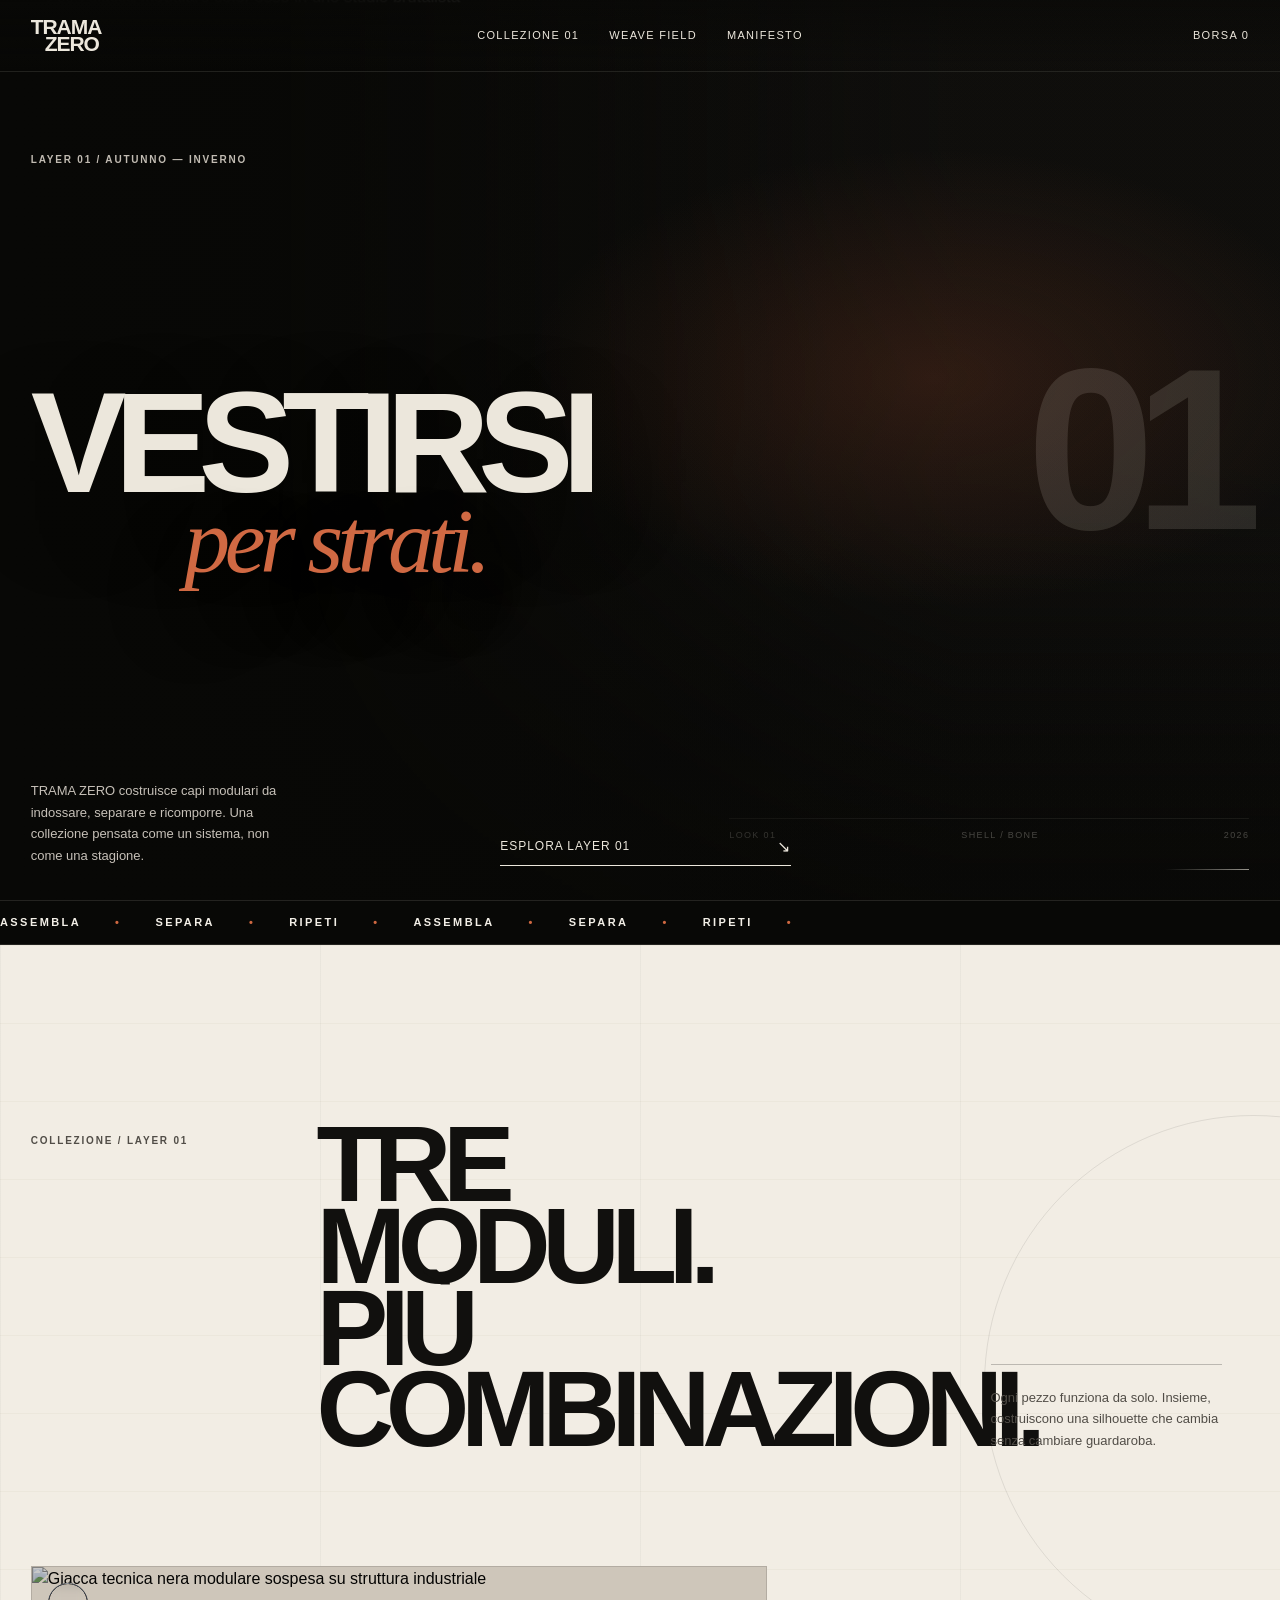
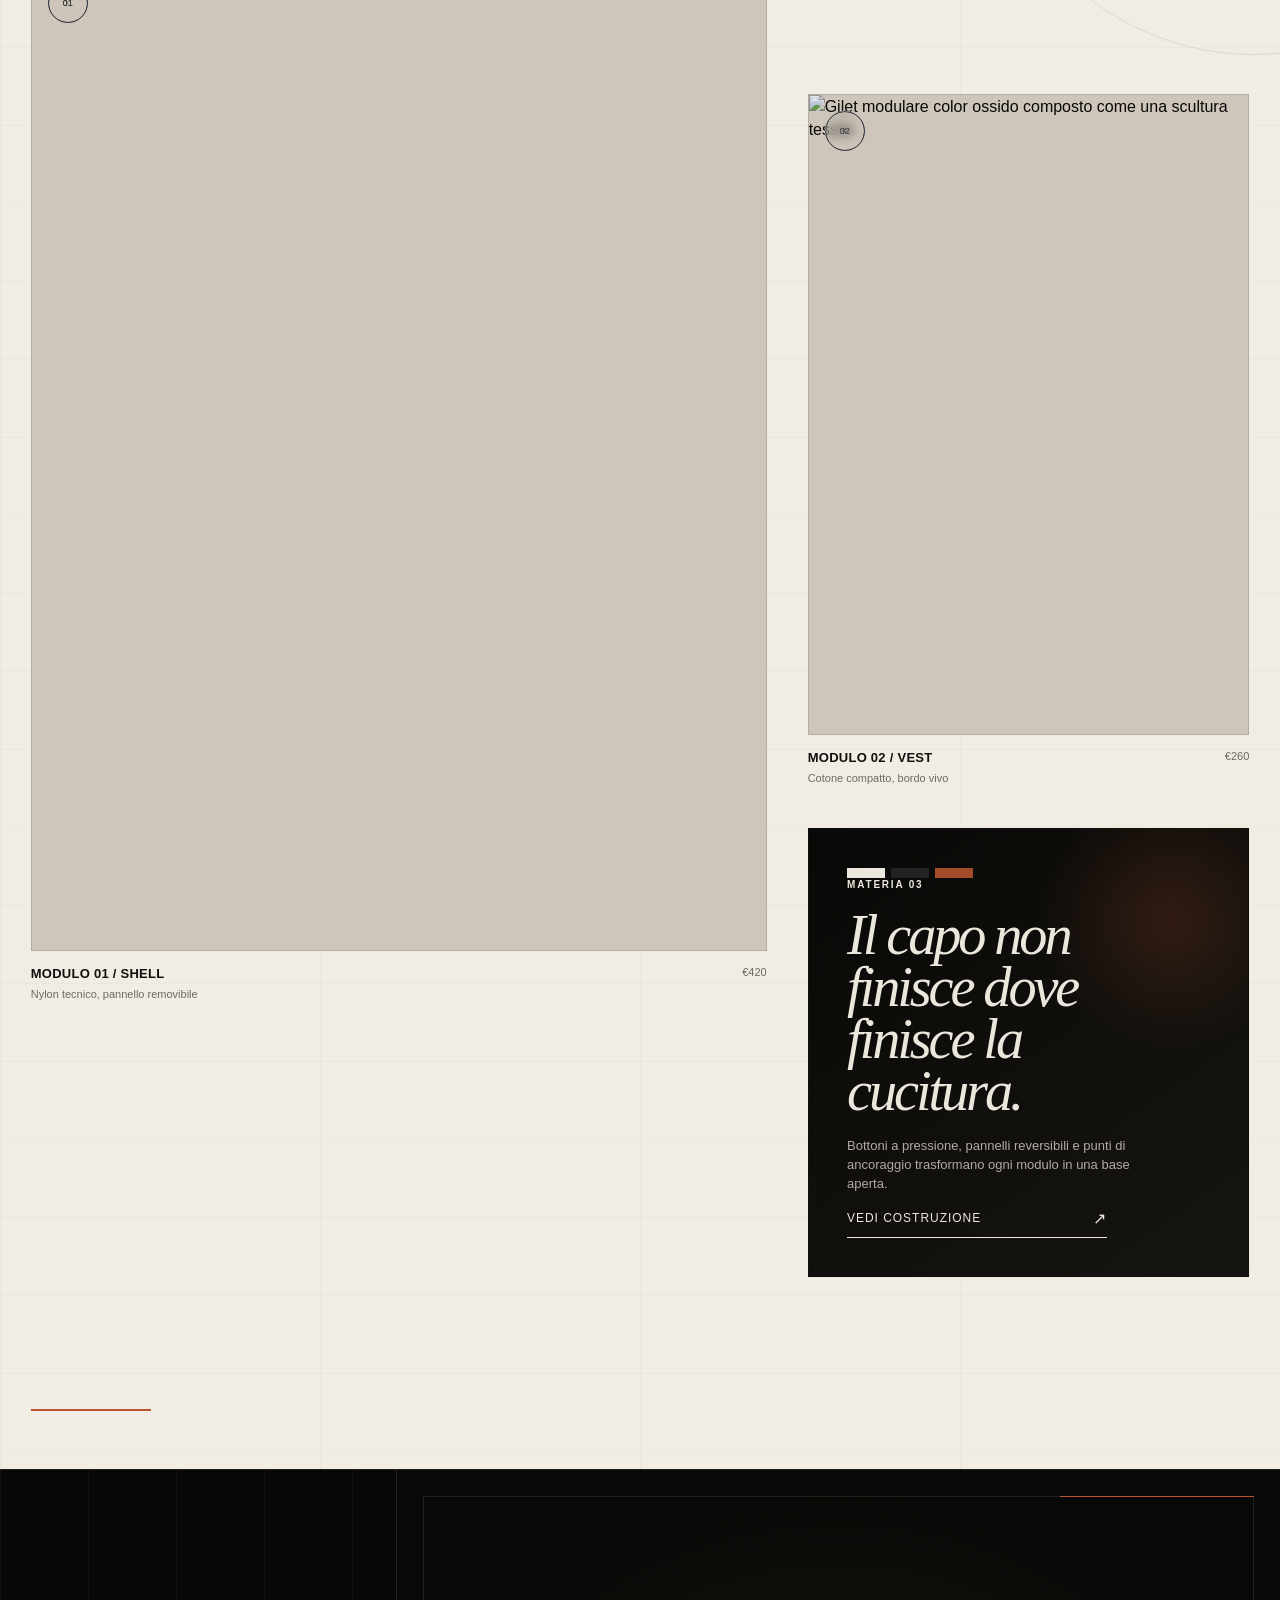
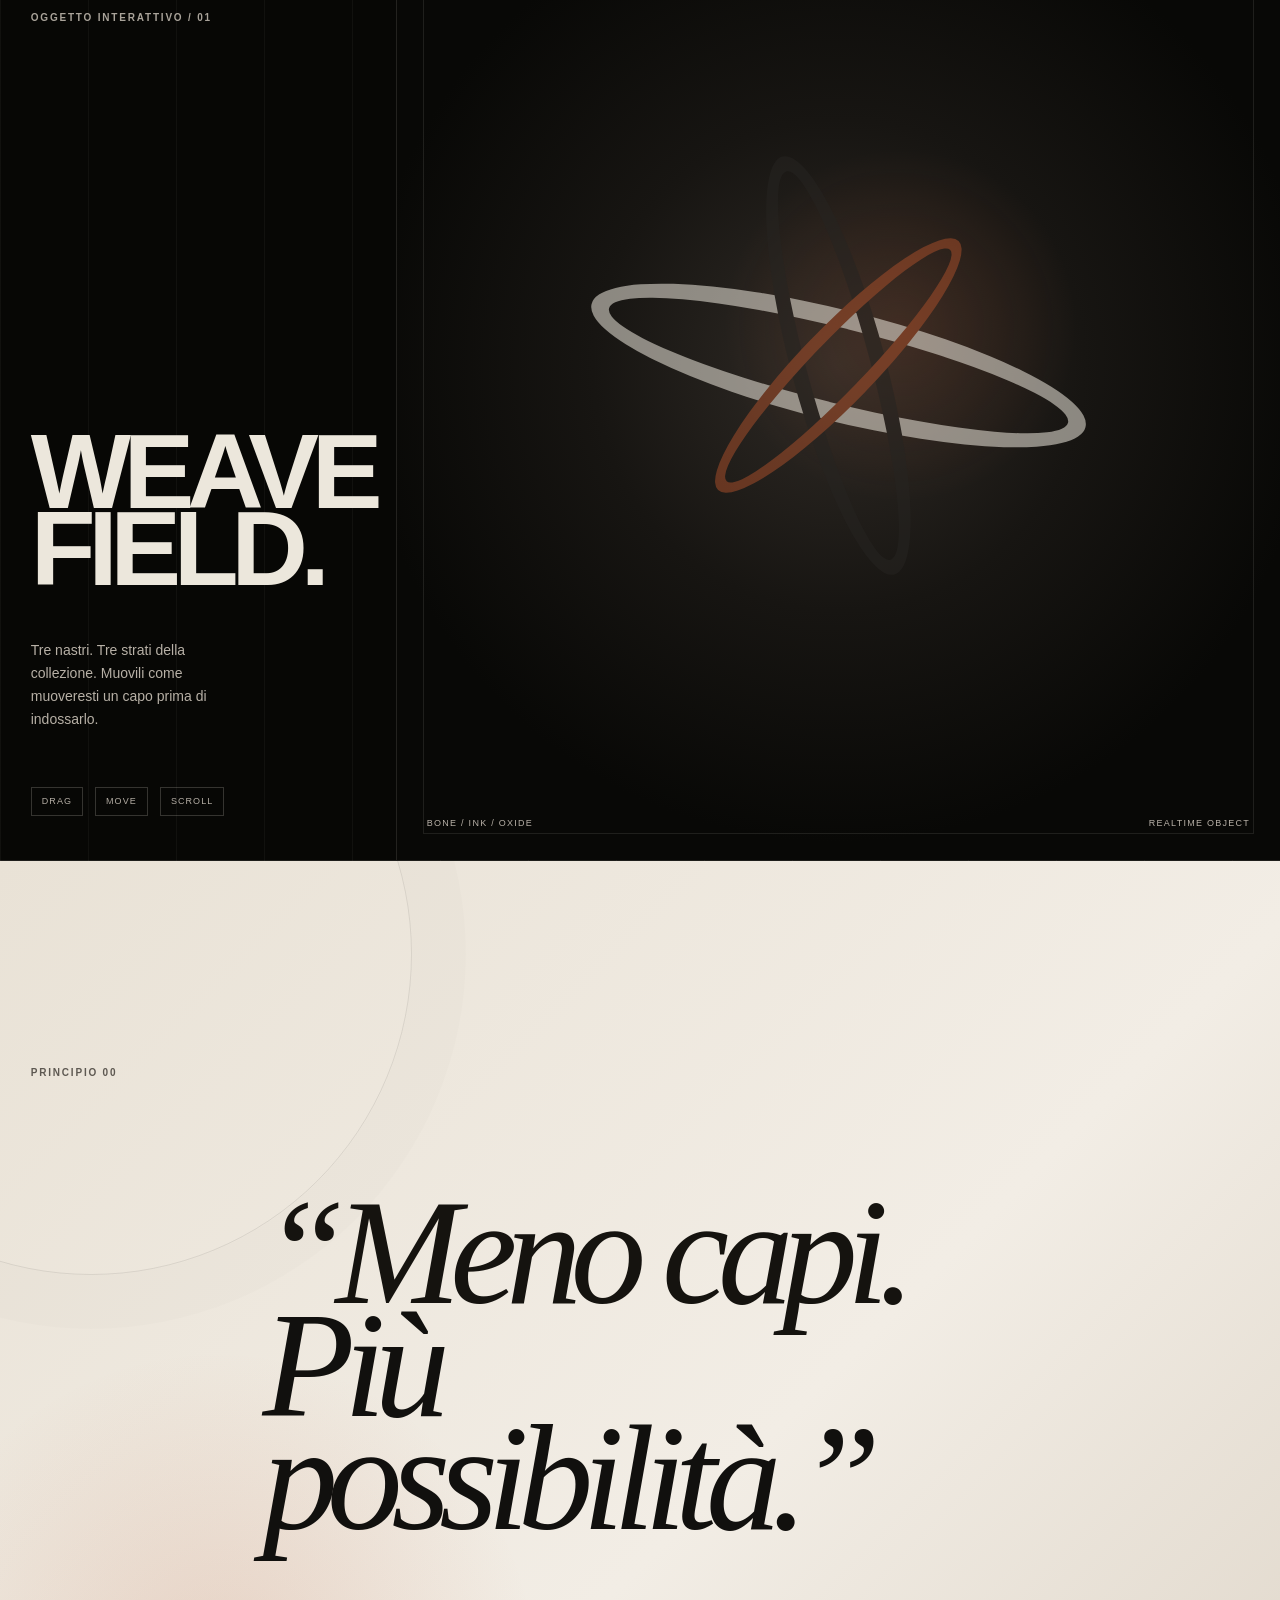
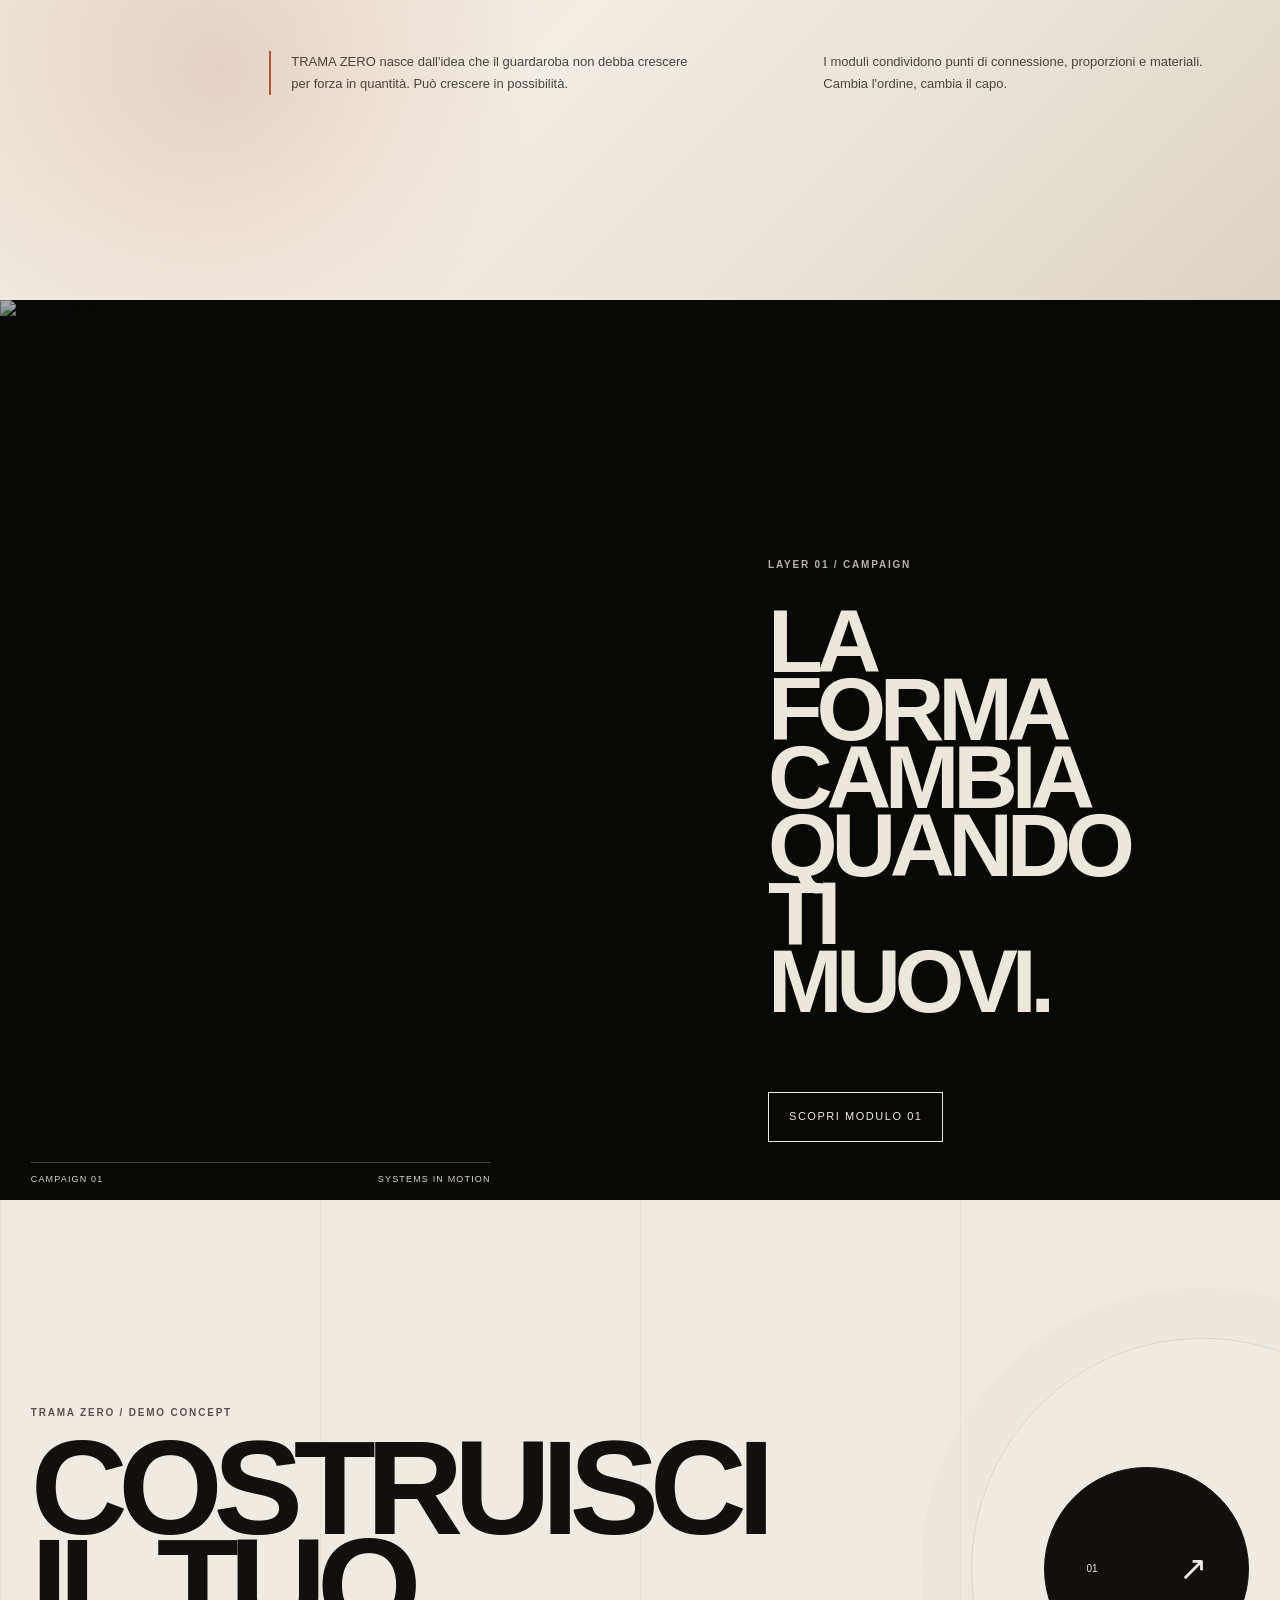
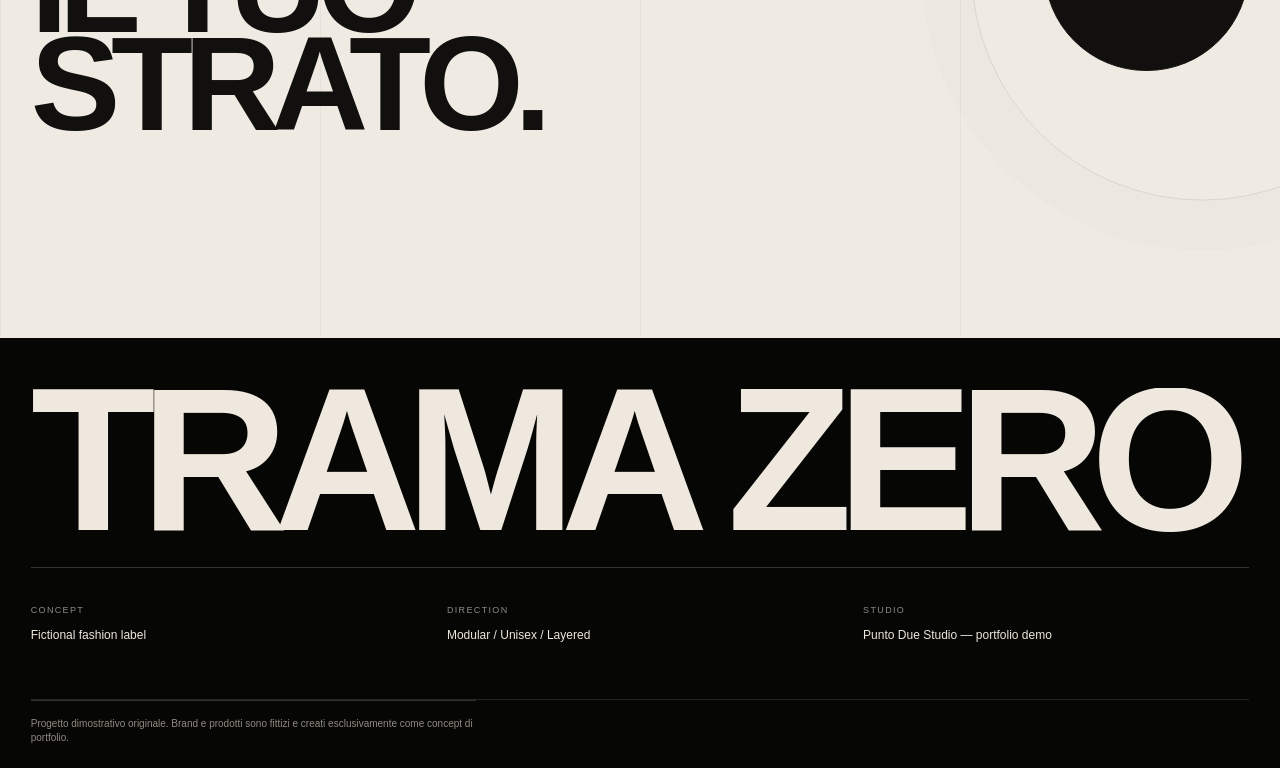
==== commit 7ab83168: "Load TRAMA ZERO editorial fracture homepage system" ====
--- a/index.html
+++ b/index.html
@@ -12,6 +12,7 @@
   <link rel="preconnect" href="https://d8j0ntlcm91z4.cloudfront.net" crossorigin>
   <link rel="stylesheet" href="./styles.css?v=1">
   <link rel="stylesheet" href="./hero-v3.css?v=20260918">
+  <link rel="stylesheet" href="./home-v4.css?v=20260918">
 </head>
 <body>
   <a class="skip-link" href="#main">Vai al contenuto</a>
--- a/hero-v3.css
+++ b/hero-v3.css
@@ -41,16 +41,14 @@
   pointer-events:none;
 }
 .hero:after{
-  content:"MODULAR / UNISEX / LAYER 01";
+  content:"";
   position:absolute;
   z-index:4;
   right:var(--pad);
   bottom:30px;
-  font-size:8px;
-  line-height:1;
-  letter-spacing:.2em;
-  text-transform:uppercase;
-  color:rgba(236,231,220,.56);
+  width:84px;
+  height:1px;
+  background:linear-gradient(to left,rgba(236,231,220,.62),rgba(236,231,220,0));
   pointer-events:none;
 }
 .hero-media{
--- a/home-v4.css
+++ b/home-v4.css
@@ -0,0 +1,622 @@
+/* TRAMA ZERO — Homepage V4 / Editorial Fracture
+   Visual + typographic extension only.
+   Hero V3, Weave Field, bag state and disabled checkout behavior remain intact. */
+
+:root{
+  --tz-night:#070705;
+  --tz-ink:#11100e;
+  --tz-bone:#ece7dc;
+  --tz-paper:#f3efe7;
+  --tz-oxide:#b95630;
+  --tz-smoke:#9f988f;
+  --tz-line:rgba(17,16,14,.18);
+}
+
+/* Scrolled header: quieter fashion masthead */
+.site-header.is-scrolled,
+.site-header.is-solid{
+  background:rgba(236,231,220,.94);
+  border-bottom:1px solid rgba(17,16,14,.16);
+}
+
+/* Marquee: runway ticker */
+.marquee{
+  position:relative;
+  z-index:5;
+  background:#080806;
+  border-color:rgba(236,231,220,.12);
+}
+.marquee-track{
+  padding:16px 0;
+  gap:34px;
+  font-size:11px;
+  letter-spacing:.22em;
+}
+.marquee-track i{color:#cf6841}
+
+/* COLLECTION — editorial lookbook, asymmetric and image-led */
+.collection{
+  position:relative;
+  overflow:hidden;
+  padding-top:clamp(118px,14vw,220px);
+  padding-bottom:clamp(125px,15vw,230px);
+  background:
+    linear-gradient(90deg,rgba(17,16,14,.034) 1px,transparent 1px),
+    linear-gradient(#ece7dc 1px,transparent 1px),
+    #f2ede4;
+  background-size:25% 100%,100% 78px,auto;
+}
+.collection:before,
+.collection:after{
+  content:"";
+  position:absolute;
+  pointer-events:none;
+}
+.collection:before{
+  width:min(42vw,620px);
+  aspect-ratio:1;
+  border:1px solid rgba(17,16,14,.09);
+  border-radius:50%;
+  top:8%;
+  right:-19vw;
+}
+.collection:after{
+  width:120px;
+  height:2px;
+  background:var(--tz-oxide);
+  left:var(--pad);
+  bottom:58px;
+}
+.collection .section-head{
+  position:relative;
+  z-index:1;
+  grid-template-columns:.48fr 1.32fr .56fr;
+  gap:clamp(28px,5vw,78px);
+  margin-bottom:clamp(72px,9vw,138px);
+  align-items:end;
+}
+.collection .section-head .eyebrow{
+  align-self:start;
+  padding-top:10px;
+  color:#514d47;
+}
+.collection .section-head h2{
+  max-width:7.7ch;
+  font-size:clamp(72px,8.4vw,150px);
+  line-height:.76;
+  letter-spacing:-.078em;
+}
+.collection .section-head>p:last-child{
+  margin:0;
+  padding:22px 0 0;
+  border-top:1px solid rgba(17,16,14,.24);
+  color:#514d47;
+  font-size:13px;
+}
+.product-grid{
+  position:relative;
+  z-index:1;
+  grid-template-columns:minmax(0,1.25fr) minmax(300px,.75fr);
+  gap:clamp(22px,3.2vw,52px);
+}
+.product-card--large{
+  grid-row:span 2;
+  margin-top:0;
+}
+.product-card:nth-child(2){
+  margin-top:clamp(80px,10vw,150px);
+}
+.product-media{
+  border:1px solid rgba(17,16,14,.14);
+  background:#cec6ba;
+}
+.product-card--large .product-media{
+  aspect-ratio:4/5.35;
+}
+.product-card:nth-child(2) .product-media{
+  aspect-ratio:4/5.8;
+}
+.product-media img{
+  filter:saturate(.64) contrast(1.06) brightness(.91);
+}
+.product-card--large .product-media img{
+  filter:saturate(.5) contrast(1.1) brightness(.78);
+}
+.product-meta{
+  margin-top:0;
+  padding:14px 0 0;
+  border-top:0;
+}
+.product-meta h3{
+  font-size:13px;
+  text-transform:uppercase;
+  letter-spacing:.02em;
+}
+.product-meta p,
+.product-meta strong{
+  color:#6f6960;
+}
+.media-number{
+  top:16px;
+  left:16px;
+  width:40px;
+  height:40px;
+  background:rgba(8,8,6,.28);
+  backdrop-filter:blur(6px);
+}
+.product-card--text{
+  min-height:clamp(410px,34vw,560px);
+  padding:clamp(24px,3vw,44px);
+  background:
+    radial-gradient(circle at 82% 20%,rgba(185,86,48,.20),transparent 26%),
+    linear-gradient(145deg,#080806 0%,#171512 100%);
+  border:1px solid rgba(17,16,14,.14);
+  color:var(--tz-bone);
+}
+.product-card--text h3{
+  max-width:10ch;
+  font-size:clamp(44px,4.4vw,72px);
+  line-height:.92;
+  letter-spacing:-.055em;
+}
+.product-card--text>div>p:last-child{
+  color:#b2aba2;
+}
+.textile-swatch span{
+  width:38px;
+  height:10px;
+  border-radius:0;
+}
+.product-card--text .arrow-link{
+  min-width:0;
+  width:min(100%,260px);
+}
+
+/* WEAVE — preserve Three.js, frame it like a gallery installation */
+.weave-section{
+  min-height:110svh;
+  grid-template-columns:minmax(300px,.31fr) minmax(0,.69fr);
+  background:
+    linear-gradient(90deg,rgba(236,231,220,.045) 1px,transparent 1px),
+    #070705;
+  background-size:88px 100%,auto;
+  border-top:1px solid rgba(236,231,220,.10);
+  border-bottom:1px solid rgba(236,231,220,.10);
+}
+.weave-copy{
+  min-height:110svh;
+  padding:clamp(96px,11vw,180px) var(--pad) 44px;
+  display:flex;
+  flex-direction:column;
+  border-right:1px solid rgba(236,231,220,.12);
+}
+.weave-copy .eyebrow{
+  color:#a9a39a;
+}
+.weave-copy h2{
+  margin-top:auto;
+  margin-bottom:38px;
+  font-size:clamp(76px,8.3vw,148px);
+  line-height:.72;
+}
+.weave-copy>p:not(.eyebrow){
+  color:#b7b0a6;
+  max-width:28ch;
+}
+.interaction-key{
+  position:static;
+  margin-top:42px;
+}
+.interaction-key span{
+  border-radius:0;
+  border-color:rgba(236,231,220,.20);
+  color:#b5aea5;
+}
+.weave-stage{
+  min-height:110svh;
+  background:
+    radial-gradient(circle at 57% 46%,rgba(185,86,48,.16),transparent 24%),
+    radial-gradient(circle at 50% 50%,#302b26 0,#171512 37%,#080806 72%);
+}
+.weave-stage:before,
+.weave-stage:after{
+  content:"";
+  position:absolute;
+  z-index:1;
+  pointer-events:none;
+}
+.weave-stage:before{
+  inset:26px;
+  border:1px solid rgba(236,231,220,.10);
+}
+.weave-stage:after{
+  width:22%;
+  height:1px;
+  right:26px;
+  top:26px;
+  background:var(--tz-oxide);
+}
+.stage-meta{
+  bottom:30px;
+  left:30px;
+  right:30px;
+  color:#b8b1a8;
+}
+
+/* MANIFESTO — campaign poster rather than conventional copy section */
+.manifesto{
+  position:relative;
+  overflow:hidden;
+  padding-top:clamp(130px,16vw,250px);
+  padding-bottom:clamp(130px,16vw,250px);
+  background:
+    radial-gradient(circle at 17% 78%,rgba(185,86,48,.16),transparent 24%),
+    linear-gradient(135deg,#e9e2d6 0%,#f2ede5 58%,#ded5c8 100%);
+}
+.manifesto:before{
+  content:"";
+  position:absolute;
+  left:-18vw;
+  top:-22%;
+  width:min(50vw,760px);
+  aspect-ratio:1;
+  border:1px solid rgba(17,16,14,.09);
+  border-radius:50%;
+  box-shadow:0 0 0 54px rgba(17,16,14,.012);
+  pointer-events:none;
+}
+.manifesto>.eyebrow{
+  position:relative;
+  z-index:1;
+  color:#5e5952;
+}
+.manifesto blockquote{
+  position:relative;
+  z-index:1;
+  max-width:10ch;
+  margin:clamp(70px,9vw,138px) auto;
+  text-align:left;
+  font-size:clamp(78px,11.8vw,205px);
+  line-height:.75;
+  letter-spacing:-.073em;
+}
+.manifesto blockquote::first-line{
+  color:#15130f;
+}
+.manifesto-grid{
+  position:relative;
+  z-index:1;
+  grid-template-columns:1fr 1fr;
+  gap:clamp(50px,10vw,170px);
+  max-width:980px;
+}
+.manifesto-grid p{
+  color:#494640;
+  font-size:13px;
+}
+.manifesto-grid p:first-child{
+  padding-left:20px;
+  border-left:2px solid var(--tz-oxide);
+}
+
+/* CAMPAIGN — full-bleed runway still with overlaid copy */
+.campaign-break{
+  position:relative;
+  display:block;
+  min-height:100svh;
+  background:#080806;
+  overflow:hidden;
+}
+.campaign-break figure{
+  position:absolute;
+  inset:0;
+  min-height:100%;
+}
+.campaign-break figure:after{
+  content:"";
+  position:absolute;
+  inset:0;
+  background:
+    linear-gradient(90deg,rgba(8,8,6,.08) 0%,rgba(8,8,6,.34) 48%,rgba(8,8,6,.92) 100%),
+    linear-gradient(180deg,transparent 58%,rgba(8,8,6,.45));
+  pointer-events:none;
+}
+.campaign-break figure img{
+  filter:grayscale(.12) saturate(.56) contrast(1.08) brightness(.73);
+}
+.campaign-break figcaption{
+  z-index:2;
+  left:var(--pad);
+  right:auto;
+  width:min(42%,460px);
+  padding-top:10px;
+  border-top:1px solid rgba(255,255,255,.24);
+  color:#ddd6cc;
+}
+.campaign-copy{
+  position:relative;
+  z-index:3;
+  width:min(45%,720px);
+  min-height:100svh;
+  margin-left:auto;
+  padding:clamp(100px,11vw,175px) var(--pad) 58px clamp(38px,5vw,84px);
+  justify-content:flex-end;
+  color:var(--tz-bone);
+  background:linear-gradient(90deg,transparent,rgba(8,8,6,.22));
+}
+.campaign-copy .eyebrow{
+  color:#b8b1a7;
+  margin-bottom:34px;
+}
+.campaign-copy h2{
+  max-width:7ch;
+  margin-bottom:clamp(52px,6vw,90px);
+  font-size:clamp(68px,7vw,126px);
+  line-height:.76;
+}
+.campaign-copy .button{
+  color:#f0e9df;
+  border-color:#f0e9df;
+  background:transparent;
+}
+.campaign-copy .button:hover,
+.campaign-copy .button:focus-visible{
+  background:var(--tz-oxide);
+  border-color:var(--tz-oxide);
+}
+
+/* CLOSING — stark fashion title card */
+.closing-cta{
+  position:relative;
+  overflow:hidden;
+  min-height:82svh;
+  padding-top:clamp(110px,13vw,205px);
+  padding-bottom:clamp(110px,13vw,205px);
+  align-items:center;
+  background:
+    linear-gradient(90deg,rgba(17,16,14,.04) 1px,transparent 1px),
+    #f0ebe2;
+  background-size:25% 100%,auto;
+}
+.closing-cta:before{
+  content:"";
+  position:absolute;
+  width:min(36vw,520px);
+  aspect-ratio:1;
+  right:-12vw;
+  top:50%;
+  transform:translateY(-50%);
+  border:1px solid rgba(17,16,14,.10);
+  border-radius:50%;
+  box-shadow:0 0 0 50px rgba(17,16,14,.012);
+  pointer-events:none;
+}
+.closing-cta>div,
+.closing-cta>.circle-link{
+  position:relative;
+  z-index:1;
+}
+.closing-cta .eyebrow{
+  color:#58534d;
+}
+.closing-cta h2{
+  max-width:7.5ch;
+  font-size:clamp(82px,10.5vw,184px);
+  line-height:.73;
+}
+.circle-link{
+  width:clamp(138px,16vw,235px);
+  border-color:#1a1814;
+  background:#11100e;
+  color:#f0ebe2;
+}
+.circle-link:hover,
+.circle-link:focus-visible{
+  background:var(--tz-oxide);
+  border-color:var(--tz-oxide);
+  color:#fff;
+}
+
+/* FOOTER — severe black runway credit block */
+.site-footer{
+  position:relative;
+  background:#060604;
+  padding-top:50px;
+}
+.footer-brand{
+  color:#efe8de;
+  font-size:clamp(86px,16vw,280px);
+  line-height:.70;
+  padding-bottom:36px;
+}
+.footer-grid{
+  border-bottom:1px solid rgba(255,255,255,.12);
+  padding-bottom:54px;
+}
+.footer-grid span,
+.demo-disclosure{
+  color:#908a82;
+}
+
+/* Focus visibility */
+.product-card a:focus-visible,
+.arrow-link:focus-visible,
+.button:focus-visible,
+.circle-link:focus-visible{
+  outline:2px solid #d86c45;
+  outline-offset:5px;
+}
+
+@media(max-width:980px){
+  .collection .section-head{
+    grid-template-columns:.45fr 1.1fr;
+    align-items:start;
+  }
+  .collection .section-head>p:last-child{
+    grid-column:2;
+    margin-top:20px;
+  }
+  .product-grid{
+    grid-template-columns:1.05fr .95fr;
+  }
+  .weave-section{
+    grid-template-columns:1fr;
+    min-height:auto;
+  }
+  .weave-copy{
+    min-height:auto;
+    border-right:0;
+    border-bottom:1px solid rgba(236,231,220,.12);
+  }
+  .weave-stage{
+    min-height:78svh;
+  }
+  .campaign-copy{
+    width:min(58%,720px);
+  }
+}
+
+@media(max-width:640px){
+  .marquee-track{
+    gap:24px;
+    font-size:10px;
+  }
+
+  .collection{
+    padding:88px 19px 104px;
+    background-size:50% 100%,100% 64px,auto;
+  }
+  .collection:before{display:none}
+  .collection:after{
+    left:19px;
+    width:72px;
+    bottom:38px;
+  }
+  .collection .section-head{
+    grid-template-columns:1fr;
+    gap:0;
+    margin-bottom:58px;
+  }
+  .collection .section-head h2{
+    font-size:clamp(58px,16vw,74px);
+  }
+  .collection .section-head>p:last-child{
+    grid-column:auto;
+    margin-top:28px;
+  }
+  .product-grid{
+    grid-template-columns:1fr;
+    gap:58px;
+  }
+  .product-card:nth-child(2){
+    margin-top:0;
+  }
+  .product-card--large .product-media,
+  .product-card:nth-child(2) .product-media{
+    aspect-ratio:4/5;
+  }
+  .product-card--text{
+    min-height:420px;
+    padding:24px 20px;
+  }
+  .product-card--text h3{
+    font-size:clamp(42px,12vw,54px);
+  }
+
+  .weave-copy{
+    padding:86px 19px 64px;
+  }
+  .weave-copy h2{
+    margin-top:72px;
+    font-size:clamp(70px,20vw,88px);
+  }
+  .weave-stage{
+    min-height:67svh;
+  }
+  .weave-stage:before{
+    inset:14px;
+  }
+  .weave-stage:after{
+    top:14px;
+    right:14px;
+  }
+  .stage-meta{
+    left:18px;
+    right:18px;
+    bottom:18px;
+  }
+
+  .manifesto{
+    padding:104px 19px 116px;
+  }
+  .manifesto blockquote{
+    margin:70px 0;
+    font-size:clamp(70px,21vw,96px);
+    max-width:7.2ch;
+  }
+  .manifesto-grid{
+    grid-template-columns:1fr;
+    gap:28px;
+  }
+
+  .campaign-break{
+    min-height:92svh;
+  }
+  .campaign-break figure{
+    min-height:92svh;
+  }
+  .campaign-break figure:after{
+    background:
+      linear-gradient(180deg,rgba(8,8,6,.08) 28%,rgba(8,8,6,.88) 86%),
+      linear-gradient(90deg,rgba(8,8,6,.18),transparent);
+  }
+  .campaign-break figcaption{
+    width:calc(100% - 38px);
+    left:19px;
+    bottom:18px;
+    display:none;
+  }
+  .campaign-copy{
+    width:100%;
+    min-height:92svh;
+    padding:82px 19px 58px;
+    justify-content:flex-end;
+    background:transparent;
+  }
+  .campaign-copy h2{
+    font-size:clamp(58px,16vw,74px);
+    margin-bottom:38px;
+  }
+
+  .closing-cta{
+    min-height:78svh;
+    padding:96px 19px 104px;
+    background-size:50% 100%,auto;
+  }
+  .closing-cta h2{
+    font-size:clamp(72px,20vw,92px);
+  }
+  .circle-link{
+    width:128px;
+  }
+
+  .site-footer{
+    padding-top:38px;
+  }
+  .footer-brand{
+    font-size:25vw;
+  }
+}
+
+@media(max-width:390px){
+  .collection .section-head h2{font-size:56px}
+  .weave-copy h2{font-size:66px}
+  .manifesto blockquote{font-size:66px}
+  .campaign-copy h2{font-size:56px}
+  .closing-cta h2{font-size:68px}
+}
+
+@media(prefers-reduced-motion:reduce){
+  .product-media img{transition:none}
+  .circle-link{transition:none}
+}
